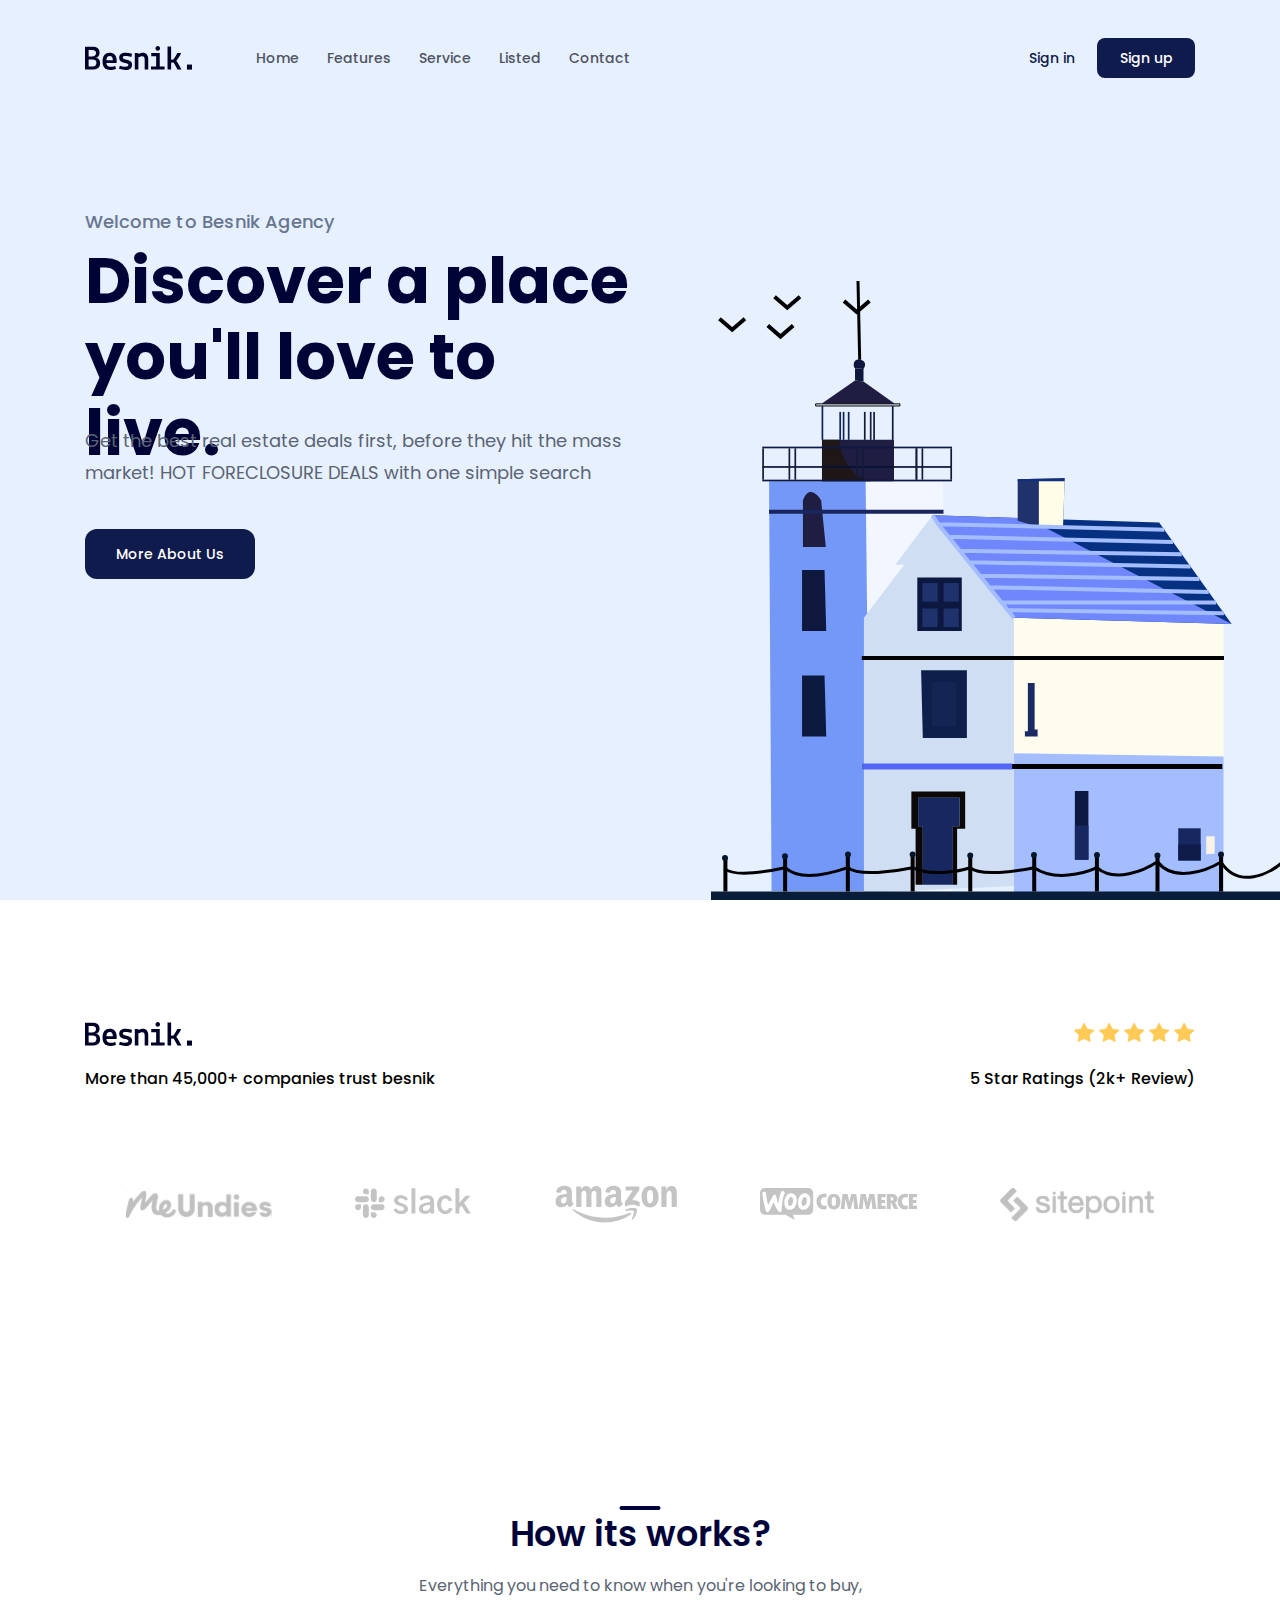
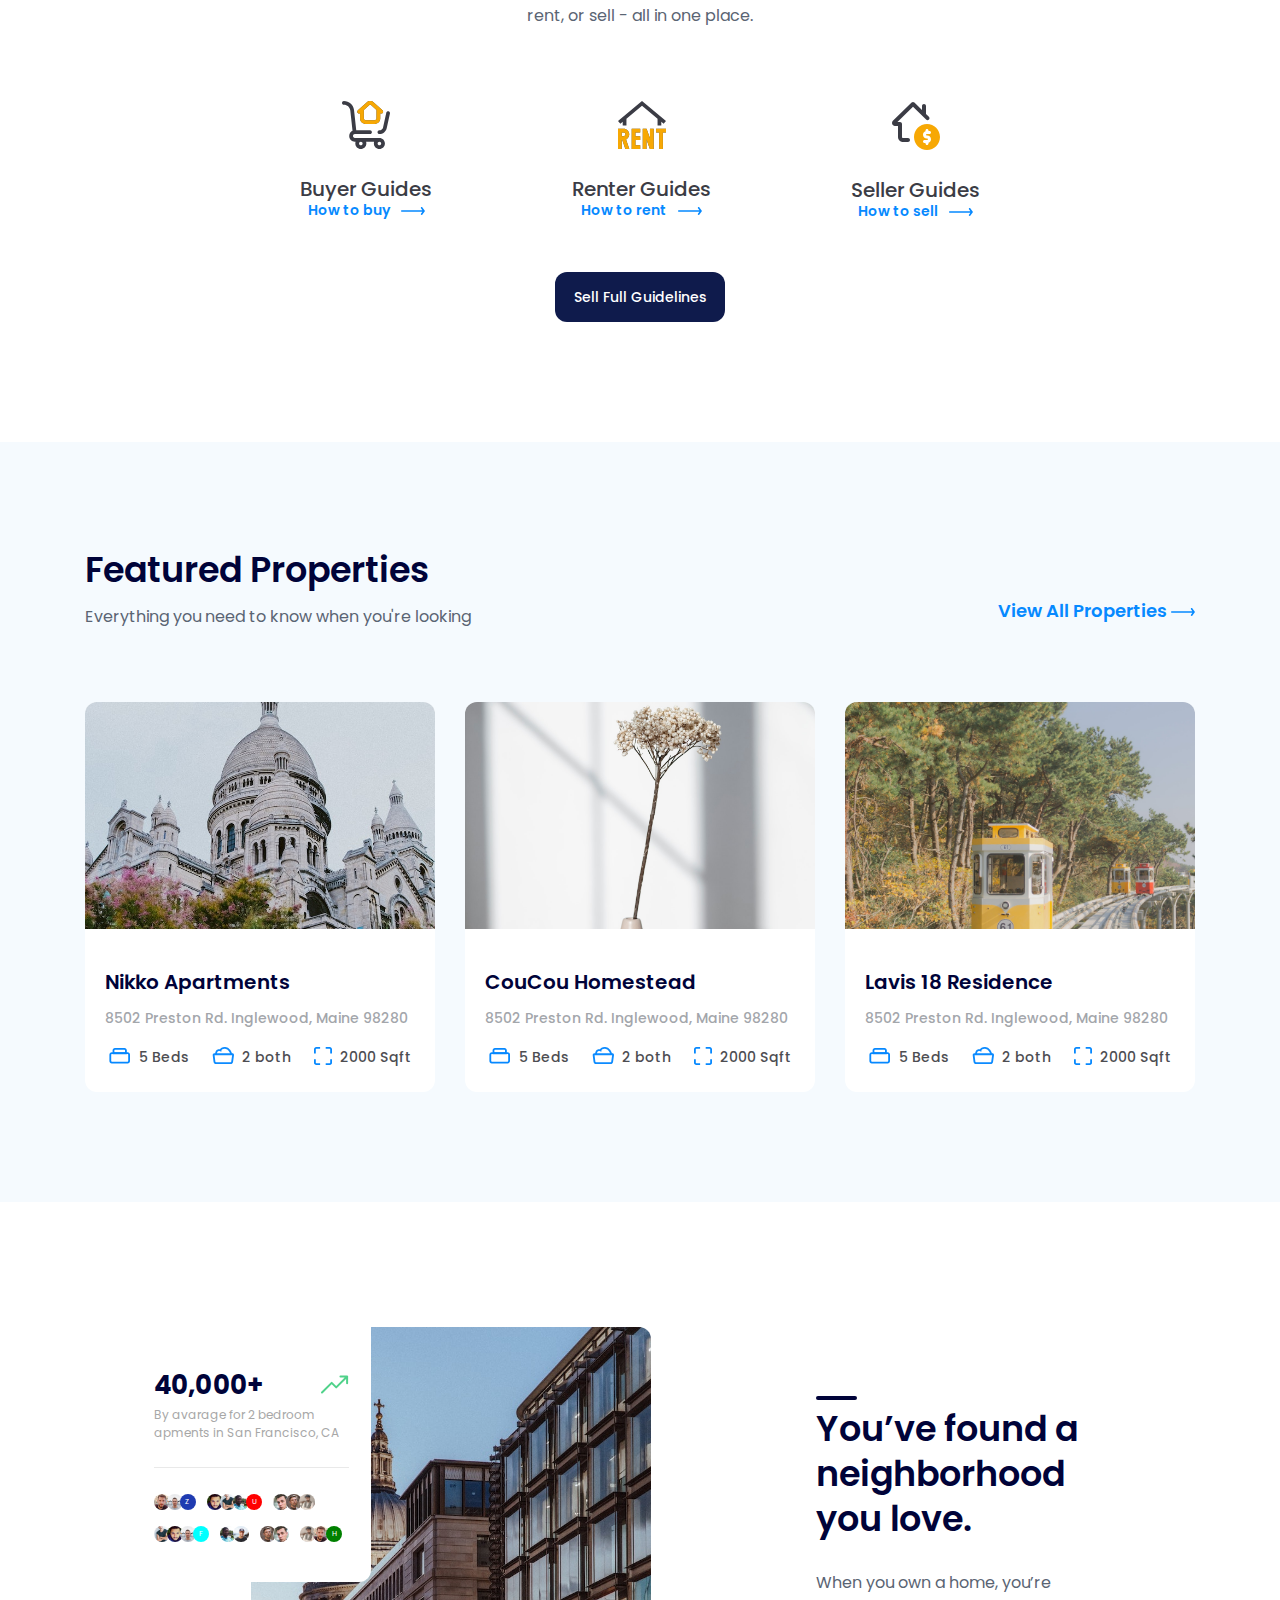
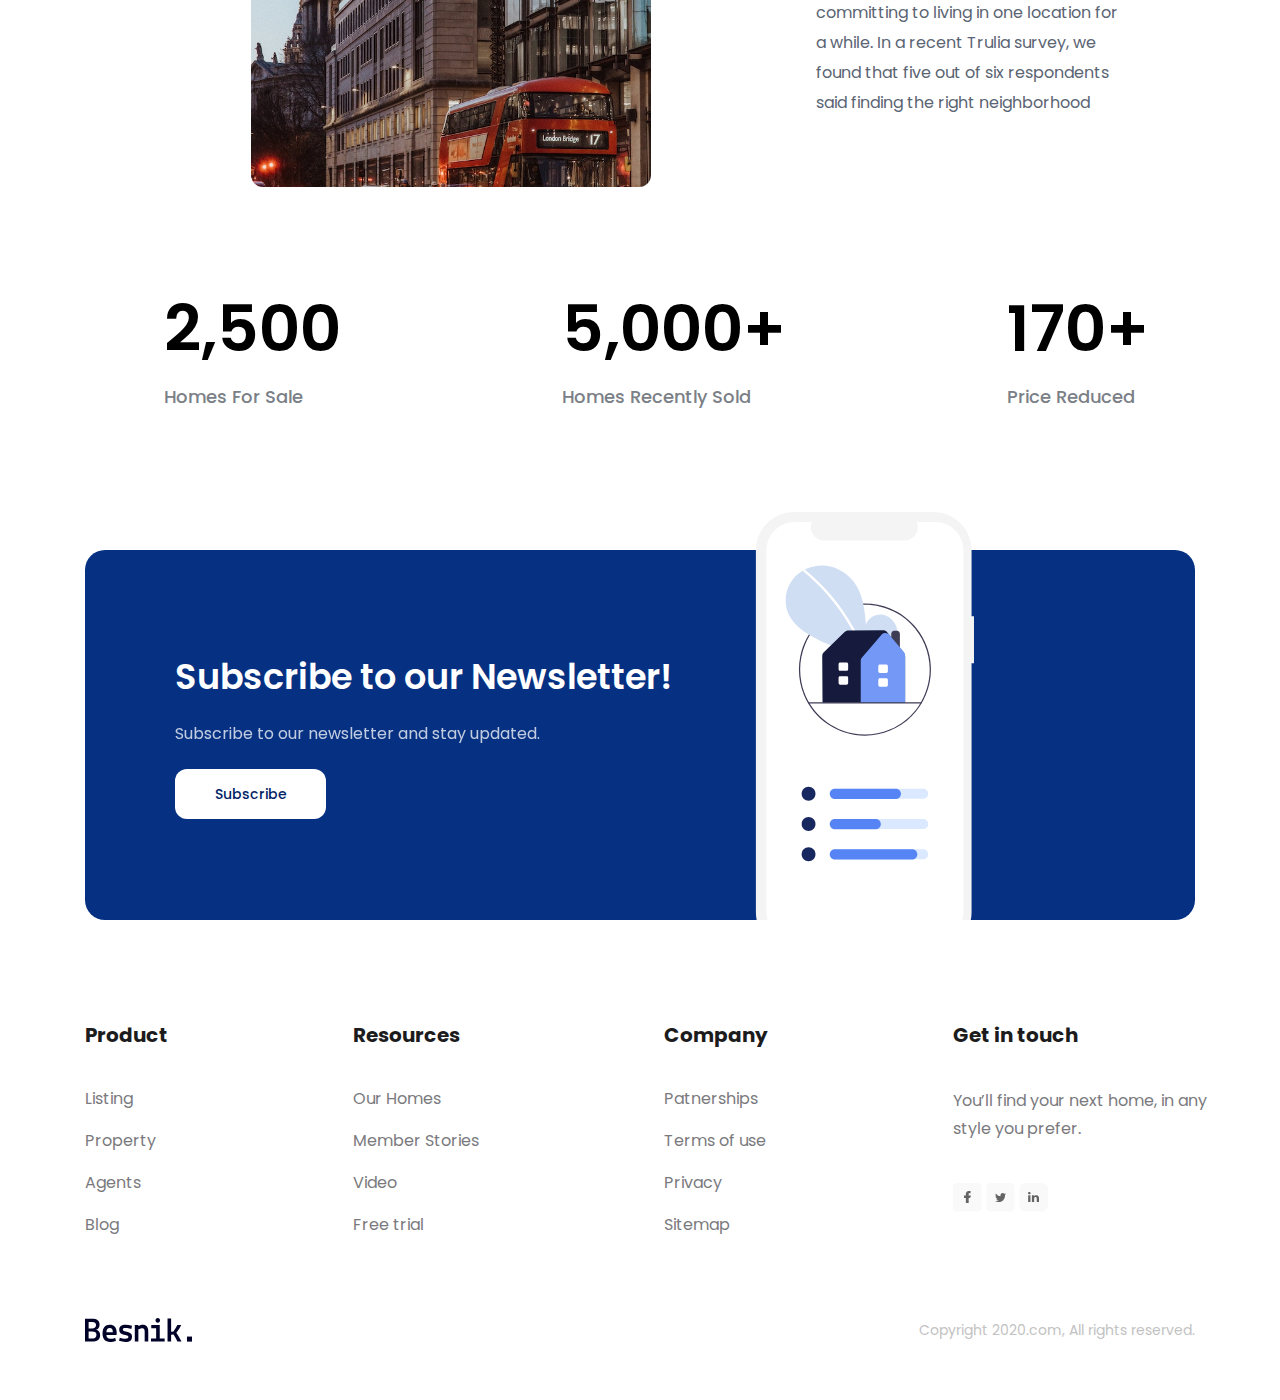
==== index.html @ a4965088 "Fix bug phần Client" ====
<!DOCTYPE html>
<html lang="en">
    <head>
        <meta charset="UTF-8" />
        <meta http-equiv="X-UA-Compatible" content="IE=edge" />
        <meta name="viewport" content="width=device-width, initial-scale=1.0" />
        <title>F8 Project 1</title>
        <link rel="stylesheet" href="./assets/css/reset.css" />
        <link rel="stylesheet" href="./assets/css/styles.css" />
        <link rel="preconnect" href="https://fonts.googleapis.com" />
        <link rel="preconnect" href="https://fonts.gstatic.com" crossorigin />
        <link
            href="https://fonts.googleapis.com/css2?family=Poppins:ital,wght@0,100;0,200;0,300;0,400;0,500;0,600;0,700;0,800;0,900;1,100;1,200;1,300;1,400;1,500;1,600;1,700;1,800;1,900&display=swap"
            rel="stylesheet"
        />
        <!-- <link rel="stylesheet" href="./assets/font/stylesheet.css/" /> -->
    </head>
    <body>
        <main>
            <!-- Header -->
            <header class="header">
                <div class="content">
                    <!-- Tạo phần Navbar -->
                    <nav class="navbar">
                        <!-- Logo -->
                        <img src="./assets/img/Logo.svg" alt="Besnik" />
                        <!-- Navigation -->
                        <ul>
                            <li><a href="#!">Home</a></li>
                            <li><a href="#!">Features</a></li>
                            <li><a href="#!">Service</a></li>
                            <li><a href="#!">Listed</a></li>
                            <li><a href="#!">Contact</a></li>
                        </ul>
                        <!-- Sign in Sign up -->
                        <div class="actions">
                            <a href="#!" class="actions-link">Sign in</a>
                            <a href="#!" class="btn actions-btn">Sign up</a>
                        </div>
                    </nav>
                    <!-- Tạo phần Hero Info -->
                    <div class="hero">
                        <div class="info">
                            <p class="sub-title">Welcome to Besnik Agency</p>
                            <h1 class="title">
                                Discover a place you'll love to live.
                            </h1>
                            <p class="desc">
                                Get the best real estate deals first, before
                                they hit the mass market! HOT FORECLOSURE DEALS
                                with one simple search
                            </p>
                            <!-- Call To Action (NÚT BẤM KÊU GỌI HÀNH ĐỘNG) -->
                            <a href="#!" class="btn hero-cta">More About Us</a>
                        </div>
                        <img
                            src="./assets/img/house illustration.svg"
                            alt="Discover a place you'll love to live"
                            class="hero-img"
                        />
                    </div>
                </div>
            </header>
            <!-- Clients -->
            <div class="clients">
                <div class="content">
                    <div class="row">
                        <!-- Logo -->
                        <img src="./assets/img/Logo.svg" alt="Bensik" />
                        <div class="stars">
                            <img src="./assets/img/Vector.svg" alt="Star" />
                            <img src="./assets/img/Vector.svg" alt="Star" />
                            <img src="./assets/img/Vector.svg" alt="Star" />
                            <img src="./assets/img/Vector.svg" alt="Star" />
                            <img src="./assets/img/Vector.svg" alt="Star" />
                        </div>
                    </div>
                    <div class="row row-desc">
                        <p>More than 45,000+ companies trust besnik</p>
                        <p>5 Star Ratings (2k+ Review)</p>
                    </div>
                    <div class="row images">
                        <a href="">
                            <img src="./assets/img/logoimg.svg" alt="" />
                        </a>
                        <a href="">
                            <img src="./assets/img/logo (1).svg" alt="" />
                        </a>
                        <a href="">
                            <img src="./assets/img/logo-img-1.svg" alt="" />
                        </a>
                        <a href="">
                            <img src="./assets/img/logo (3).svg" alt="" />
                        </a>
                        <a href="">
                            <img src="./assets/img/logo (4).svg" alt="" />
                        </a>
                    </div>
                </div>
            </div>
            <!-- Guides -->
            <div class="guides">
                <div class="content">
                    <h2 class="sub-title">How its works?</h2>
                    <p class="desc">
                        Everything you need to know when you're looking to buy,
                        rent, or sell - all in one place.
                    </p>
                    <!-- List-Guide -->
                    <ul class="list-guide">
                        <li class="guide-item">
                            <img src="./assets/img/icon.svg" alt="" />
                            <h3 class="title">Buyer Guides</h3>
                            <a href="" class="link"
                                ><span>How to buy</span>
                                <img
                                    src="./assets/img/arrow-right.svg"
                                    class="arrow"
                                    alt=""
                            /></a>
                        </li>

                        <li class="guide-item">
                            <img src="./assets/img/icon (1).svg" alt="" />
                            <h3 class="title">Renter Guides</h3>
                            <a href="" class="link"
                                ><span>How to rent</span>
                                <img
                                    src="./assets/img/arrow-right.svg"
                                    class="arrow"
                                    alt=""
                            /></a>
                        </li>

                        <li class="guide-item">
                            <img src="./assets/img/icon (2).svg" alt="" />
                            <h3 class="title">Seller Guides</h3>
                            <a href="" class="link"
                                ><span>How to sell</span>
                                <img
                                    src="./assets/img/arrow-right.svg"
                                    class="arrow"
                                    alt=""
                            /></a>
                        </li>
                    </ul>
                    <div class="guide-cta">
                        <a href="#!" class="btn">Sell Full Guidelines</a>
                    </div>
                </div>
            </div>
            <!-- Featured -->
            <div class="featured">
                <div class="content">
                    <!-- Header Featured -->
                    <header>
                        <h2 class="sub-title">Featured Properties</h2>
                        <div class="row">
                            <p class="desc">
                                Everything you need to know when you're looking
                            </p>
                            <a href="" class="link"
                                ><span>View All Properties</span>
                                <img
                                    src="./assets/img/arrow-right.svg"
                                    alt=""
                                    class="arrow-right"
                            /></a>
                        </div>
                    </header>
                    <!-- List Featured -->
                    <div class="list">
                        <!-- Featured Item 1 -->
                        <div class="item">
                            <a href="#!"
                                ><img
                                    src="./assets/img/anh-1.jpg"
                                    alt="Nikko Apartments"
                                    class="thumb"
                                />
                            </a>
                            <div class="body">
                                <h3 class="title">
                                    <a
                                        href="#!"
                                        class="line-clamp"
                                        style="--line-clamp: 3"
                                        >Nikko Apartments
                                    </a>
                                </h3>
                                <p class="desc" class="line-clamp">
                                    8502 Preston Rd. Inglewood, Maine 98280
                                </p>
                                <div class="info">
                                    <img
                                        src="./assets/img/icon-1.svg"
                                        alt=""
                                        class="icon"
                                    />
                                    <span class="label">5 Beds</span>

                                    <img
                                        src="./assets/img/icon-2.svg"
                                        alt=""
                                        class="icon"
                                    />
                                    <span class="label">2 both</span>

                                    <img
                                        src="./assets/img/icon-3.svg"
                                        alt=""
                                        class="icon"
                                    />
                                    <span class="label">2000 Sqft</span>
                                </div>
                            </div>
                        </div>
                        <!-- Featured Item 2 -->
                        <div class="item">
                            <a href="#!"
                                ><img
                                    src="./assets/img/anh-2.jpg"
                                    alt="Nikko Apartments"
                                    class="thumb"
                                />
                            </a>
                            <div class="body">
                                <h3 class="title">
                                    <a href="#!" class="line-clamp"
                                        >CouCou Homestead</a
                                    >
                                </h3>
                                <p class="desc" class="line-clamp">
                                    8502 Preston Rd. Inglewood, Maine 98280
                                </p>
                                <div class="info">
                                    <img
                                        src="./assets/img/icon-1.svg"
                                        alt=""
                                        class="icon"
                                    />
                                    <span class="label">5 Beds</span>

                                    <img
                                        src="./assets/img/icon-2.svg"
                                        alt=""
                                        class="icon"
                                    />
                                    <span class="label">2 both</span>

                                    <img
                                        src="./assets/img/icon-3.svg"
                                        alt=""
                                        class="icon"
                                    />
                                    <span class="label">2000 Sqft</span>
                                </div>
                            </div>
                        </div>
                        <!-- Featured Item 3 -->
                        <div class="item">
                            <a href="#!"
                                ><img
                                    src="./assets/img/anh-3.jpg"
                                    alt="Nikko Apartments"
                                    class="thumb"
                                />
                            </a>
                            <div class="body">
                                <h3 class="title">
                                    <a href="#!" class="line-clamp"
                                        >Lavis 18 Residence</a
                                    >
                                </h3>
                                <p class="desc" class="line-clamp">
                                    8502 Preston Rd. Inglewood, Maine 98280
                                </p>
                                <div class="info">
                                    <img
                                        src="./assets/img/icon-1.svg"
                                        alt=""
                                        class="icon"
                                    />
                                    <span class="label">5 Beds</span>

                                    <img
                                        src="./assets/img/icon-2.svg"
                                        alt=""
                                        class="icon"
                                    />
                                    <span class="label">2 both</span>

                                    <img
                                        src="./assets/img/icon-3.svg"
                                        alt=""
                                        class="icon"
                                    />
                                    <span class="label">2000 Sqft</span>
                                </div>
                            </div>
                        </div>
                    </div>
                </div>
            </div>
            <!-- Stats -->
            <div class="stats">
                <div class="content">
                    <!-- Row 1 -->
                    <div class="row">
                        <!-- Img nhỏ và lớn -->
                        <div class="img-block">
                            <img
                                class="img-stats-row"
                                src="./assets/img/stats-img.jpg"
                                alt=""
                            />
                            <!-- Stats-Trend ( Ảnh góc nhỏ của ảnh lớn) -->
                            <div class="stats-trend">
                                <!-- Hàng 1 -->
                                <div class="row">
                                    <strong class="value">40,000+</strong>
                                    <img
                                        src="./assets/img/arrow-trend-up.svg"
                                        alt=""
                                        class="icon"
                                    />
                                </div>
                                <p class="desc">
                                    By avarage for 2 bedroom apments in San
                                    Francisco, CA
                                </p>
                                <div class="separate"></div>
                                <!-- Avartar Icon -->
                                <div class="avatar-block">
                                    <div class="avatar-group">
                                        <img
                                            src="./assets/img/avatar-1.jpg"
                                            alt=""
                                            class="avatar"
                                        />
                                        <img
                                            src="./assets/img/avatar-2.jpg"
                                            alt=""
                                            class="avatar"
                                        />
                                        <div class="avatar avatar-text">
                                            <span>Z</span>
                                        </div>
                                    </div>
                                    <div class="avatar-group">
                                        <img
                                            src="./assets/img/avatar-3.jpg"
                                            alt=""
                                            class="avatar"
                                        />
                                        <img
                                            src="./assets/img/avatar-4.jpg"
                                            alt=""
                                            class="avatar"
                                        />
                                        <img
                                            src="./assets/img/avatar-6.jpg"
                                            alt=""
                                            class="avatar"
                                        />
                                        <div
                                            class="avatar avatar-text"
                                            style="background-color: red"
                                        >
                                            <span>U</span>
                                        </div>
                                    </div>
                                    <div class="avatar-group">
                                        <img
                                            src="./assets/img/avatar-7.jpg"
                                            alt=""
                                            class="avatar"
                                        />
                                        <img
                                            src="./assets/img/avatar-8.jpg"
                                            alt=""
                                            class="avatar"
                                        />
                                        <img
                                            src="./assets/img/avatar-9.jpg"
                                            alt=""
                                            class="avatar"
                                        />
                                    </div>
                                    <div class="avatar-group">
                                        <img
                                            src="./assets/img/avatar-4.jpg"
                                            alt=""
                                            class="avatar"
                                        />
                                        <img
                                            src="./assets/img/avatar-3.jpg"
                                            alt=""
                                            class="avatar"
                                        />
                                        <img
                                            src="./assets/img/avatar-2.jpg"
                                            alt=""
                                            class="avatar"
                                        />
                                        <div
                                            class="avatar avatar-text"
                                            style="background-color: aqua"
                                        >
                                            <span>F</span>
                                        </div>
                                    </div>
                                    <div class="avatar-group">
                                        <img
                                            src="./assets/img/avatar-6.jpg"
                                            alt=""
                                            class="avatar"
                                        />
                                        <img
                                            src="./assets/img/avatar-5.jpg"
                                            alt=""
                                            class="avatar"
                                        />
                                    </div>
                                    <div class="avatar-group">
                                        <img
                                            src="./assets/img/avatar-8.jpg"
                                            alt=""
                                            class="avatar"
                                        />
                                        <img
                                            src="./assets/img/avatar-7.jpg"
                                            alt=""
                                            class="avatar"
                                        />
                                    </div>
                                    <div class="avatar-group">
                                        <img
                                            src="./assets/img/avatar-9.jpg"
                                            alt=""
                                            class="avatar"
                                        />
                                        <img
                                            src="./assets/img/avatar-1.jpg"
                                            alt=""
                                            class="avatar"
                                        />
                                        <div
                                            class="avatar avatar-text"
                                            style="background-color: green"
                                        >
                                            <span>H</span>
                                        </div>
                                    </div>
                                </div>
                            </div>
                        </div>
                        <!-- Info left -->
                        <div class="info">
                            <h2 class="sub-title">
                                You’ve found a neighborhood you love.
                            </h2>
                            <p class="desc">
                                When you own a home, you’re committing to living
                                in one location for a while. In a recent Trulia
                                survey, we found that five out of six
                                respondents said finding the right neighborhood
                            </p>
                        </div>
                    </div>
                    <!-- Row 2 -->
                    <div class="row row-qty">
                        <div class="qty-item">
                            <strong class="qty">2,500</strong>
                            <p class="qty-desc">Homes For Sale</p>
                        </div>

                        <div class="qty-item">
                            <strong class="qty">5,000+</strong>
                            <p class="qty-desc">Homes Recently Sold</p>
                        </div>
                        <div class="qty-item">
                            <strong class="qty">170+</strong>
                            <p class="qty-desc">Price Reduced</p>
                        </div>
                    </div>
                </div>
            </div>
            <!-- Subscription -->
            <div class="subscription">
                <div class="content">
                    <div class="body">
                        <div class="info">
                            <h2 class="sub-title line-clamp">
                                Subscribe to our Newsletter!
                            </h2>
                            <p class="desc line-clamp">
                                Subscribe to our newsletter and stay updated.
                            </p>
                            <a href="" class="btn">Subscribe</a>
                        </div>
                        <img
                            src="./assets/img/newletter.svg"
                            alt=""
                            class="image"
                        />
                    </div>
                </div>
            </div>
            <!-- Footer -->
            <div class="footer">
                <div class="content">
                    <div class="row">
                        <!-- Product column -->
                        <div class="column">
                            <h2 class="sub-title">Product</h2>
                            <ul class="list">
                                <li class="item"><a href="">Listing</a></li>
                                <li class="item"><a href="">Property</a></li>
                                <li class="item"><a href="">Agents</a></li>
                                <li class="item"><a href="">Blog</a></li>
                            </ul>
                        </div>
                        <!-- Resources column -->
                        <div class="column">
                            <h2 class="sub-title">Resources</h2>
                            <ul class="list">
                                <li class="item"><a href="">Our Homes</a></li>
                                <li class="item">
                                    <a href="">Member Stories</a>
                                </li>
                                <li class="item"><a href="">Video</a></li>
                                <li class="item"><a href="">Free trial</a></li>
                            </ul>
                        </div>
                        <!-- Company column -->
                        <div class="column">
                            <h2 class="sub-title">Company</h2>
                            <ul class="list">
                                <li class="item"><a href="">Patnerships</a></li>
                                <li class="item">
                                    <a href="">Terms of use</a>
                                </li>
                                <li class="item"><a href="">Privacy</a></li>
                                <li class="item"><a href="">Sitemap</a></li>
                            </ul>
                        </div>
                        <!-- Get in touch column -->
                        <div class="column">
                            <h2 class="sub-title">Get in touch</h2>
                            <p class="desc">
                                You’ll find your next home, in any style you
                                prefer.
                            </p>
                            <div class="social">
                                <a href="#!" class="social-link">
                                    <img
                                        src="./assets/img/facebook-icon.svg"
                                        alt=""
                                    />
                                </a>
                                <a href="#!" class="social-link">
                                    <img
                                        src="./assets/img/twitter-icon.svg"
                                        alt=""
                                    />
                                </a>
                                <a href="#!" class="social-link">
                                    <img
                                        src="./assets/img/lindedin-icon.svg"
                                        alt=""
                                    />
                                </a>
                            </div>
                        </div>
                    </div>
                    <div class="row-2">
                        <img src="./assets/img/Logo.svg" alt="" class="logo" />
                        <p class="copyright">
                            Copyright 2020.com, All rights reserved.
                        </p>
                    </div>
                </div>
            </div>
        </main>
    </body>
</html>
---- assets/css/styles.css ----
* {
    box-sizing: border-box;
}
html {
    font-size: 62.5%;
}
body {
    font-size: 1.6rem;
    font-family: "Poppins", sans-serif;
}
/* =================================================CÁC BIẾN======================================================================= */
:root {
    --primary-color: #0f1b4c;
}

.line-clamp {
    display: -webkit-box;
    /* Thuộc tính đặt số dòng tối đa đc hiển thị trong display: box */
    -webkit-line-clamp: var(--line-clamp, 2);
    -webkit-box-orient: vertical; /* Bắt buộc */
    overflow: hidden; /* Thuộc tính xử lý những nội dung thừa ngoài box */
    word-break: break-all; /*Thuộc tính word-break: break-all là thuộc tính bắt buộc xuống dòng*/
}
/* ======================================COMMON====PHẦN DÙNG CHUNG================================================================ */
a {
    text-decoration: none;
}

.content {
    width: 1110px;
    max-width: calc(100% - 48px);
    margin-left: auto;
    margin-right: auto;
}
.btn {
    display: inline-block;
    min-width: 98px;
    padding: 18px 16px;
    text-align: center;
    background-color: var(--primary-color);
    border-radius: 12px;
    color: white;
    font-weight: 500;
    font-size: 1.4rem;
}

/* ==============================================================HEADER============================================================= */
.header {
    position: relative;
    height: 100vh;
    background-color: #e6f0ff;
}
/* ================NAVBAR================ */
.navbar {
    display: flex;
    align-items: center;
    padding-top: 38px;
}
.navbar ul {
    display: flex;
    margin-left: 50px;
}
.navbar ul a {
    color: #4f5361;
    font-weight: 500;
    font-size: 1.4rem;
    padding: 8px 14px;
}

.actions {
    margin-left: auto;
}
.navbar .actions-btn {
    padding: 13px 16px;
    margin-left: 18px;
    border-radius: 8px;
}
.navbar .actions .actions-link {
    color: var(--primary-color);
    font-weight: 500;
    font-size: 14px;
}
.navbar a:hover {
    text-decoration: underline;
}
/* ==========HERO INFO============= */
.hero {
    margin-top: 130px;
    width: 50.3%; /* 559px */
}
.hero .info .sub-title {
    font-weight: 500;
    font-size: 1.8rem;
    line-height: 1.5; /*1.5 tương đương 150% */
    letter-spacing: 0.01em;
    color: #687690;
}
.hero .info .title {
    margin-top: 8px;
    font-weight: 700;
    font-size: 6.4rem;
    line-height: 1.19; /* or 119% */
    color: #000336;
    height: 152px;
}

.hero .info .desc {
    margin-top: 30px;
    font-weight: 400;
    font-size: 1.8rem;
    line-height: 1.78;
    color: #5a6473;
}
.hero .info .btn.hero-cta {
    margin-top: 40px;
    min-width: 170px;
}
.hero-img {
    position: absolute;
    bottom: 0;
    right: calc((100vw - 1110px) / 2 - 100px);
}

/* =========================================================CLIENTS=============================================================== */
.clients {
    margin-top: 79px;
    padding: 43px 0 41px;
}
.clients .row {
    display: flex;
    justify-content: space-between;
    align-items: center;
}
.clients .row-desc {
    margin-top: 23px;
}
.clients .row-desc p {
    font-weight: 500;
    font-size: 16px;
    line-height: 20px;
}
.clients .images {
    margin-top: 70px;
}

.clients .images a {
    display: flex;
    align-items: center;
    height: 90px;
    padding: 0 41px;
}
.clients .images a:hover {
    box-shadow: 0px 10px 20px rgba(0, 0, 0, 0.1);
    border-radius: 12px;
}
/* =======================================================GUIDES================================================================ */
.guides {
    margin-top: 40px;
    padding: 93px 0 79px;
}
.guides .sub-title {
    margin-top: 93px;
    position: relative;
    font-weight: 600;
    font-size: 3.5rem;
    line-height: 35px; /* or 100% */
    text-align: center;
    color: #000339;
}
.guides .sub-title::before {
    position: absolute;
    top: -10px;
    left: 50%; /* left: calc(50% - 20.5px); */
    transform: translateX(-50%);
    content: ""; /* Thuộc tính ::before bắt buộc có phần content: còn nội dung ko nhập cũng đc */
    display: inline-block;
    width: 41px;
    height: 4px;
    background: #000339;
    border-radius: 12px;
}
.guides .desc {
    margin: 20px auto 0;
    width: 459px;
    font-weight: 400;
    font-size: 1.6rem;
    line-height: 30px; /* or 188% line-height/font-size ra ket qua */
    text-align: center;
    color: #5a6473;
}
/* =================LIST GUIDE================= */
.list-guide {
    margin-top: 70px;
    display: flex;
    justify-content: center;
}
.guide-item {
    text-align: center;
    margin: 0 70px;
}
.list-guide .title {
    margin-top: 26px;
    font-weight: 500;
    font-size: 20px;
    line-height: 22px; /* identical to box height, or 110% */
    text-align: center;
    color: #3b3c45;
}
.list-guide .link {
    font-weight: 600;
    font-size: 14px;
    line-height: 21px; /* identical to box height */
    margin-top: 10px;
    text-align: center;
    color: #0689ff;
}
.list-guide .arrow {
    margin-left: 8px;
}
.guide-cta {
    display: flex;
    justify-content: center;
    margin-top: 50px;
}
.guide-cta .btn {
    min-width: 170px;
}
/* =========================================================FEATURED========================================================== */
.featured .sub-title {
    font-weight: 600;
    font-size: 3.5rem;
    line-height: 35px; /* identical to box height, or 100% */
    color: #000339;
}
.featured .row {
    margin-top: 15px;
    display: flex;
    justify-content: space-between;
}
.featured .desc {
    font-weight: 400;
    font-size: 1.6rem;
    line-height: 30px;
    color: #5a6473;
}
.featured .link {
    font-weight: 600;
    font-size: 18px;
    color: #0689ff;
}
.featured .row .arrow-right {
    position: relative;
    top: -1px;
}
.featured {
    background-color: #f5fafe;
    margin-top: 41px;
    padding: 110px 0 110px;
}
/* ==========================Featured Items======================== */
.featured .list {
    display: flex;
    gap: 0 30px; /* Dùng gap thay margin-left or margin-right để tránh ko bị khoảng cách ở ngoài rìa */
    margin-top: 70px;
}
.featured .list .item {
    border-radius: 12px;
    background-color: #ffffff;
    flex: 1;
}
.featured .list .thumb {
    width: 100%;
    height: 227px;
    object-fit: cover;
    border-radius: 12px 12px 0 0;
}
.featured .item .body {
    padding: 17px 20px 24px;
}
.featured .list .title a {
    margin-top: 18px;
    font-weight: 600;
    font-size: 2rem;
    line-height: 1.5; /* identical to box height, or 100% */
    color: #000339;
}
.featured .list .desc {
    margin-top: 11px;
    font-weight: 500;
    font-size: 1.4rem;
    line-height: 1.5; /* identical to box height */
    color: #a3a6ab;
}
.featured .list .label {
    margin-left: 8px;
    font-weight: 500;
    font-size: 1.4rem;
    line-height: 1.4rem; /* identical to box height, or 100% */
    letter-spacing: 0.01em;
    color: #4d4d52;
}
.featured .info {
    display: flex;
    justify-content: center;
    margin-top: 21px;
}
.featured .item .icon {
    position: relative;
    margin-left: 23px;
    top: -3px;
}
.featured .item .icon:first-child {
    margin-left: 0;
}
/* ============================================================STATS========================================================= */
.stats {
    margin-top: 75px;
    padding: 50px 0;
}
.stats .content {
    width: 1017px;
}
.stats .row {
    display: flex;
}
.stats .info {
    width: 48.9%;
    padding: 79px 0 0 165px;
    /* margin-left: auto; */
}
.stats .row .img-block {
    width: 51.1%;
}

.stats .img-block .img-stats-row {
    display: block;
    object-fit: cover;
    margin-left: auto;
    border-radius: 12px;
    width: 400px;
    height: 460px;
}
.stats .info .sub-title {
    position: relative;
    width: 269px;
    height: 142px;
    font-weight: 600;
    font-size: 35px;
    line-height: 1.29; /* or 129% */
    color: #000339;
}
.stats .info .sub-title::before {
    position: absolute;
    top: -10px;
    content: "";
    display: block;
    width: 41px;
    height: 4px;
    border-radius: 12px;
    background: #000339;
}
.stats .info .desc {
    margin-top: 20px;
    width: 309px;
    height: 150px;
    font-weight: 400;
    font-size: 16px;
    line-height: 30px; /* or 188% */
    color: #5a6473;
}
.stats .row .img-block {
    position: relative;
}
/*====== Stats Trend (img nhỏ) =======*/
.stats .row .stats-trend {
    position: absolute;
    background-color: #ffffff;
    width: 239px;
    padding: 45px 22px 40px;
    border-radius: 0 0 12px 12px;
    top: 0;
    left: 0;
}
.stats .row .stats-trend .value {
    font-weight: 700;
    font-size: 26px;
    line-height: 26px; /* identical to box height, or 100% */
    letter-spacing: 0.01em;
    color: #000339;
}
.stats .row .stats-trend .desc {
    margin-top: 8px;
    font-weight: 400;
    font-size: 12px;
    line-height: 18px;
    /* or 150% */

    color: #a7a7a7;
}
.stats .row .stats-trend .icon {
    margin-left: auto;
}
.stats .row .separate {
    height: 1px;
    margin-top: 25px;
    background-color: #e9e9e9;
}
/*====== Stats Avartar-block ====== */
.stats .row .stats-trend .avatar-block {
    display: flex;
    gap: 16px 14px;
    margin-top: 26px;
    flex-wrap: wrap;
}
.stats .avatar-group {
    display: flex;
}
.stats .row .stats-trend .avatar {
    object-fit: cover;
    width: 16px;
    height: 16px;
    border-radius: 50%;
    margin-right: -3px;
}
.stats
    .row
    .stats-trend
    .avatar-block
    .avatar-group:first-child
    .avatar:first-child {
    margin-left: 0px;
}
.stats .avatar-text {
    display: flex;
    align-items: center; /* Cách 2 căn giữa chữ  line-height: 16px; /* identical to box height */ /* text-align: center; */
    justify-content: center;
    background-color: #1f3bb1;
    color: #ffffff;
    font-size: 7.26076px;
}
/* ==== Stats QTY =====*/
.stats .row-qty {
    margin-top: 110px;
    padding: 0 0 0 32px;
    justify-content: space-between;
}
.stats .row-qty .qty {
    font-weight: 600;
    font-size: 6.4rem;
    line-height: 64px; /* identical to box height, or 100% */
    color: #000000;
}
.stats .row-qty .qty-desc {
    margin-top: 22px;
    font-weight: 500;
    font-size: 1.8rem;
    line-height: 27px; /* identical to box height */
    color: #7b8087;
}
/* ======================================================Subscription=========================================================== */
.subscription {
    margin-top: 51px;
    padding-top: 39px;
}
.subscription .body {
    display: flex;
    position: relative;
    height: 370px;
    border-radius: 20px;
    align-items: center;
    background-color: #063183;
}
.subscription .body .info {
    width: 671px;
    padding: 0 80px 0 90px;
}
.subscription .body .sub-title {
    font-weight: 600;
    font-size: 3.5rem;
    line-height: 1.5; /* identical to box height, or 100% */
    color: #ffffff;
}
.subscription .body .desc {
    margin-top: 15px;
    font-weight: 400;
    font-size: 1.6rem;
    line-height: 1.88; /* identical to box height, or 188% */
    color: #ffffff;
    opacity: 0.75;
}
.subscription .body .btn {
    margin-top: 20px;
    min-width: 151px;
    background: #ffffff;
    color: #002366;
}
.subscription .body .image {
    position: absolute;
    bottom: 0;
    right: 221px;
}
/* ==============================================================Footer========================================================= */
.footer {
    margin-top: 55px;
    padding: 50px 0 58px;
}
.footer .row {
    display: flex;
    gap: 185px;
}
.footer .sub-title {
    font-weight: 700;
    font-size: 20px;
    /* identical to box height */
    color: #1c1c1d;
}
.footer .list,
.footer .desc {
    margin-top: 42px;
}
.footer .item {
    margin-top: 18px;
}
.footer .item a {
    font-weight: 400;
    font-size: 16px;
    line-height: 24px;
    color: #7a7a7e;
    white-space: nowrap;
}
.footer .desc {
    font-weight: 400;
    font-size: 16px;
    line-height: 28px;
    /* or 175% */
    color: #7a7a7e;
}

.footer .row-2 {
    margin-top: 81px;
    display: flex;
    justify-content: space-between;
    align-items: center;
}
.footer .desc {
    line-height: 28px;
    width: 257px;
}
.footer .social {
    margin-top: 40px;
}
.footer .row-2 .copyright {
    font-weight: 400;
    font-size: 14px;
    line-height: 21px; /* identical to box height */
    color: #c2c2c2;
}
.footer .row .social-link:hover img {
    border: 1px solid blue;
}
---- assets/font/stylesheet.css ----
/* ==============Poppins Font================ */
@font-face {
    font-family: "Poppins";
    src: url("./poppins/Poppins-Black.woff2") format("woff2"),
        url("./poppins/Poppins-Black.woff") format("woff");
    font-weight: 900;
    font-style: normal;
    font-display: swap;
}

@font-face {
    font-family: "Poppins";
    src: url("./poppins/Poppins-Bold.woff2") format("woff2"),
        url("./poppins/Poppins-Bold.woff") format("woff");
    font-weight: bold;
    font-style: normal;
    font-display: swap;
}

@font-face {
    font-family: "Poppins";
    src: url("./poppins/Poppins-BlackItalic.woff2") format("woff2"),
        url("./poppins/Poppins-BlackItalic.woff") format("woff");
    font-weight: 900;
    font-style: italic;
    font-display: swap;
}

@font-face {
    font-family: "Poppins";
    src: url("./poppins/Poppins-ExtraBoldItalic.woff2") format("woff2"),
        url("./poppins/Poppins-ExtraBoldItalic.woff") format("woff");
    font-weight: bold;
    font-style: italic;
    font-display: swap;
}

@font-face {
    font-family: "Poppins";
    src: url("./poppins/Poppins-BoldItalic.woff2") format("woff2"),
        url("./poppins/Poppins-BoldItalic.woff") format("woff");
    font-weight: bold;
    font-style: italic;
    font-display: swap;
}

@font-face {
    font-family: "Poppins";
    src: url("./poppins/Poppins-ExtraBold.woff2") format("woff2"),
        url("./poppins/Poppins-ExtraBold.woff") format("woff");
    font-weight: bold;
    font-style: normal;
    font-display: swap;
}

@font-face {
    font-family: "Poppins";
    src: url("./poppins/Poppins-ExtraLight.woff2") format("woff2"),
        url("./poppins/Poppins-ExtraLight.woff") format("woff");
    font-weight: 200;
    font-style: normal;
    font-display: swap;
}

@font-face {
    font-family: "Poppins";
    src: url("./poppins/Poppins-LightItalic.woff2") format("woff2"),
        url("./poppins/Poppins-LightItalic.woff") format("woff");
    font-weight: 300;
    font-style: italic;
    font-display: swap;
}

@font-face {
    font-family: "Poppins";
    src: url("./poppins/Poppins-Italic.woff2") format("woff2"),
        url("./poppins/Poppins-Italic.woff") format("woff");
    font-weight: normal;
    font-style: italic;
    font-display: swap;
}

@font-face {
    font-family: "Poppins";
    src: url("./poppins/Poppins-ExtraLightItalic.woff2") format("woff2"),
        url("./poppins/Poppins-ExtraLightItalic.woff") format("woff");
    font-weight: 200;
    font-style: italic;
    font-display: swap;
}

@font-face {
    font-family: "Poppins";
    src: url("./poppins/Poppins-Light.woff2") format("woff2"),
        url("./poppins/Poppins-Light.woff") format("woff");
    font-weight: 300;
    font-style: normal;
    font-display: swap;
}

@font-face {
    font-family: "Poppins";
    src: url("./poppins/Poppins-SemiBold.woff2") format("woff2"),
        url("./poppins/Poppins-SemiBold.woff") format("woff");
    font-weight: 600;
    font-style: normal;
    font-display: swap;
}

@font-face {
    font-family: "Poppins";
    src: url("./poppins/Poppins-SemiBoldItalic.woff2") format("woff2"),
        url("./poppins/Poppins-SemiBoldItalic.woff") format("woff");
    font-weight: 600;
    font-style: italic;
    font-display: swap;
}

@font-face {
    font-family: "Poppins";
    src: url("./poppins/Poppins-Regular.woff2") format("woff2"),
        url("./poppins/Poppins-Regular.woff") format("woff");
    font-weight: normal;
    font-style: normal;
    font-display: swap;
}

@font-face {
    font-family: "Poppins";
    src: url("./poppins/Poppins-MediumItalic.woff2") format("woff2"),
        url("./poppins/Poppins-MediumItalic.woff") format("woff");
    font-weight: 500;
    font-style: italic;
    font-display: swap;
}

@font-face {
    font-family: "Poppins";
    src: url("./poppins/Poppins-Medium.woff2") format("woff2"),
        url("./poppins/Poppins-Medium.woff") format("woff");
    font-weight: 500;
    font-style: normal;
    font-display: swap;
}

@font-face {
    font-family: "Poppins";
    src: url("./poppins/Poppins-ThinItalic.woff2") format("woff2"),
        url("./poppins/Poppins-ThinItalic.woff") format("woff");
    font-weight: 100;
    font-style: italic;
    font-display: swap;
}

@font-face {
    font-family: "Poppins";
    src: url("./poppins/Poppins-Thin.woff2") format("woff2"),
        url("./poppins/Poppins-Thin.woff") format("woff");
    font-weight: 100;
    font-style: normal;
    font-display: swap;
}
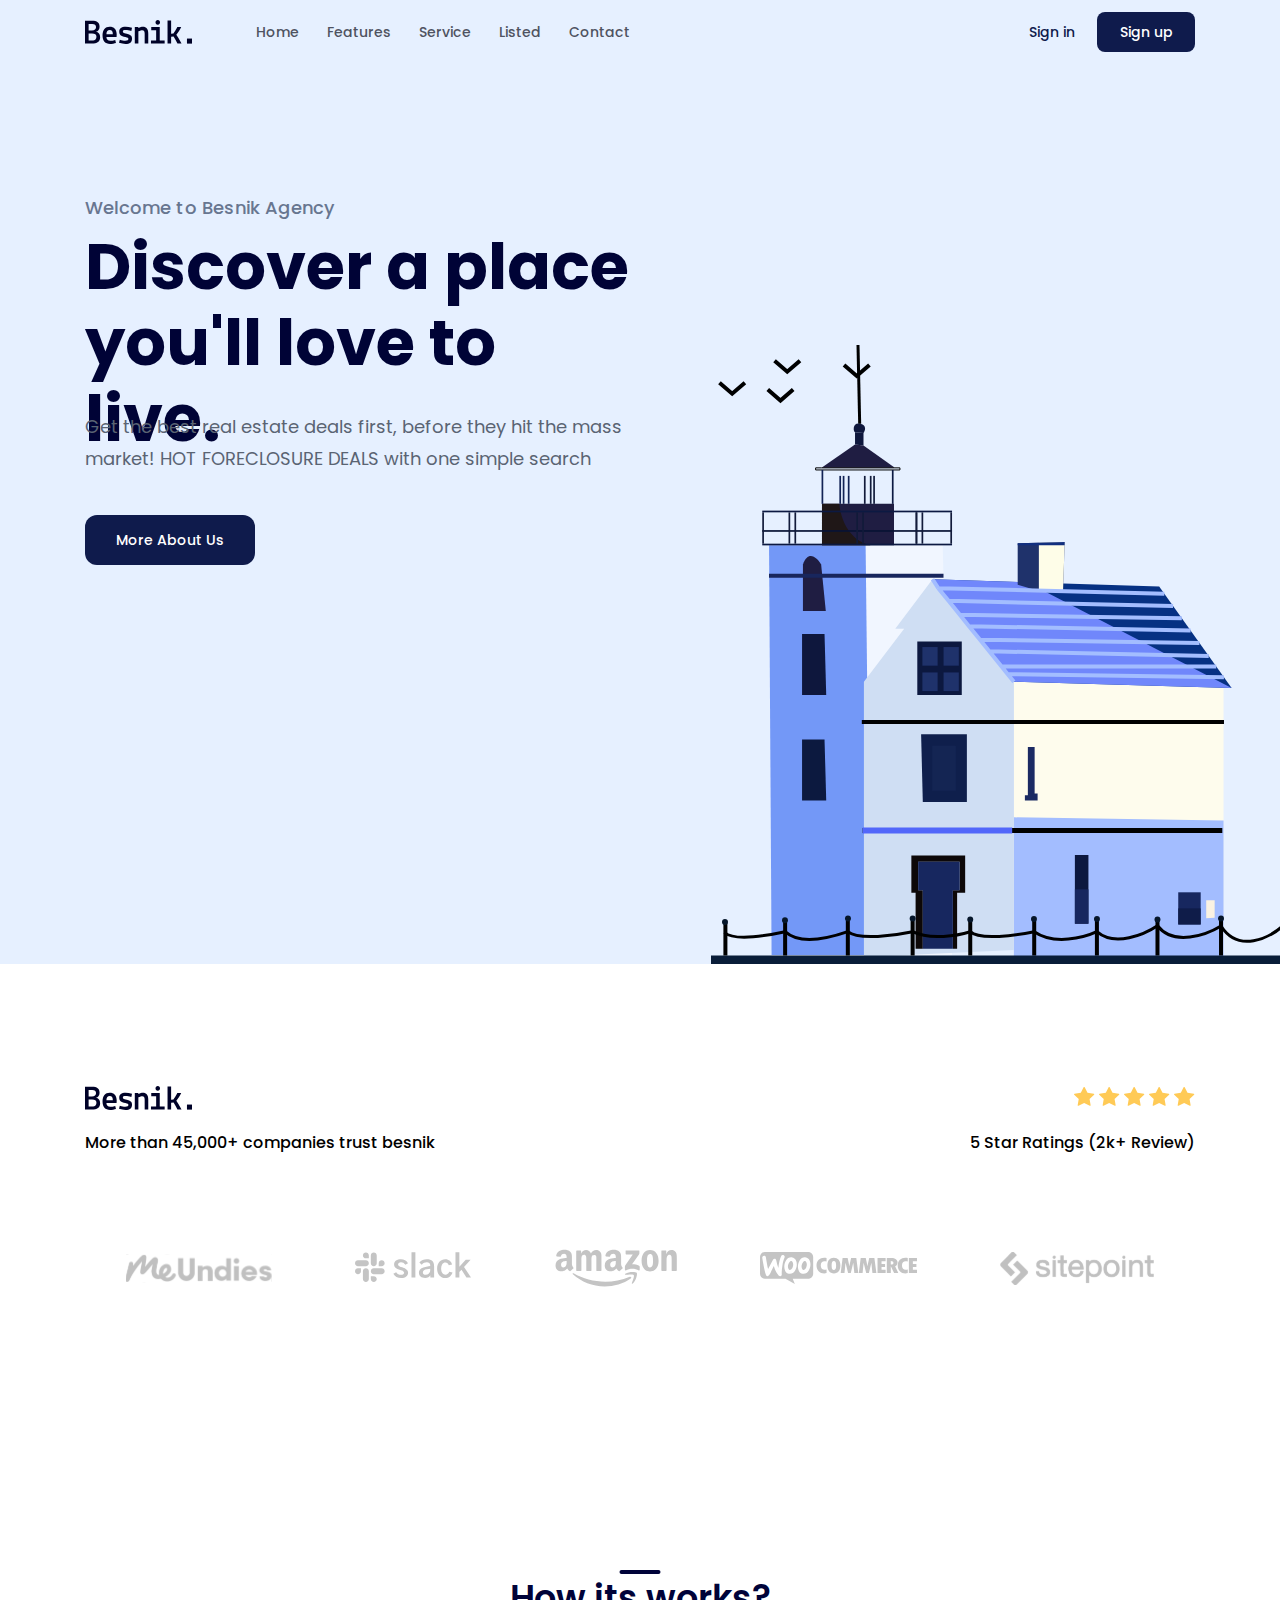
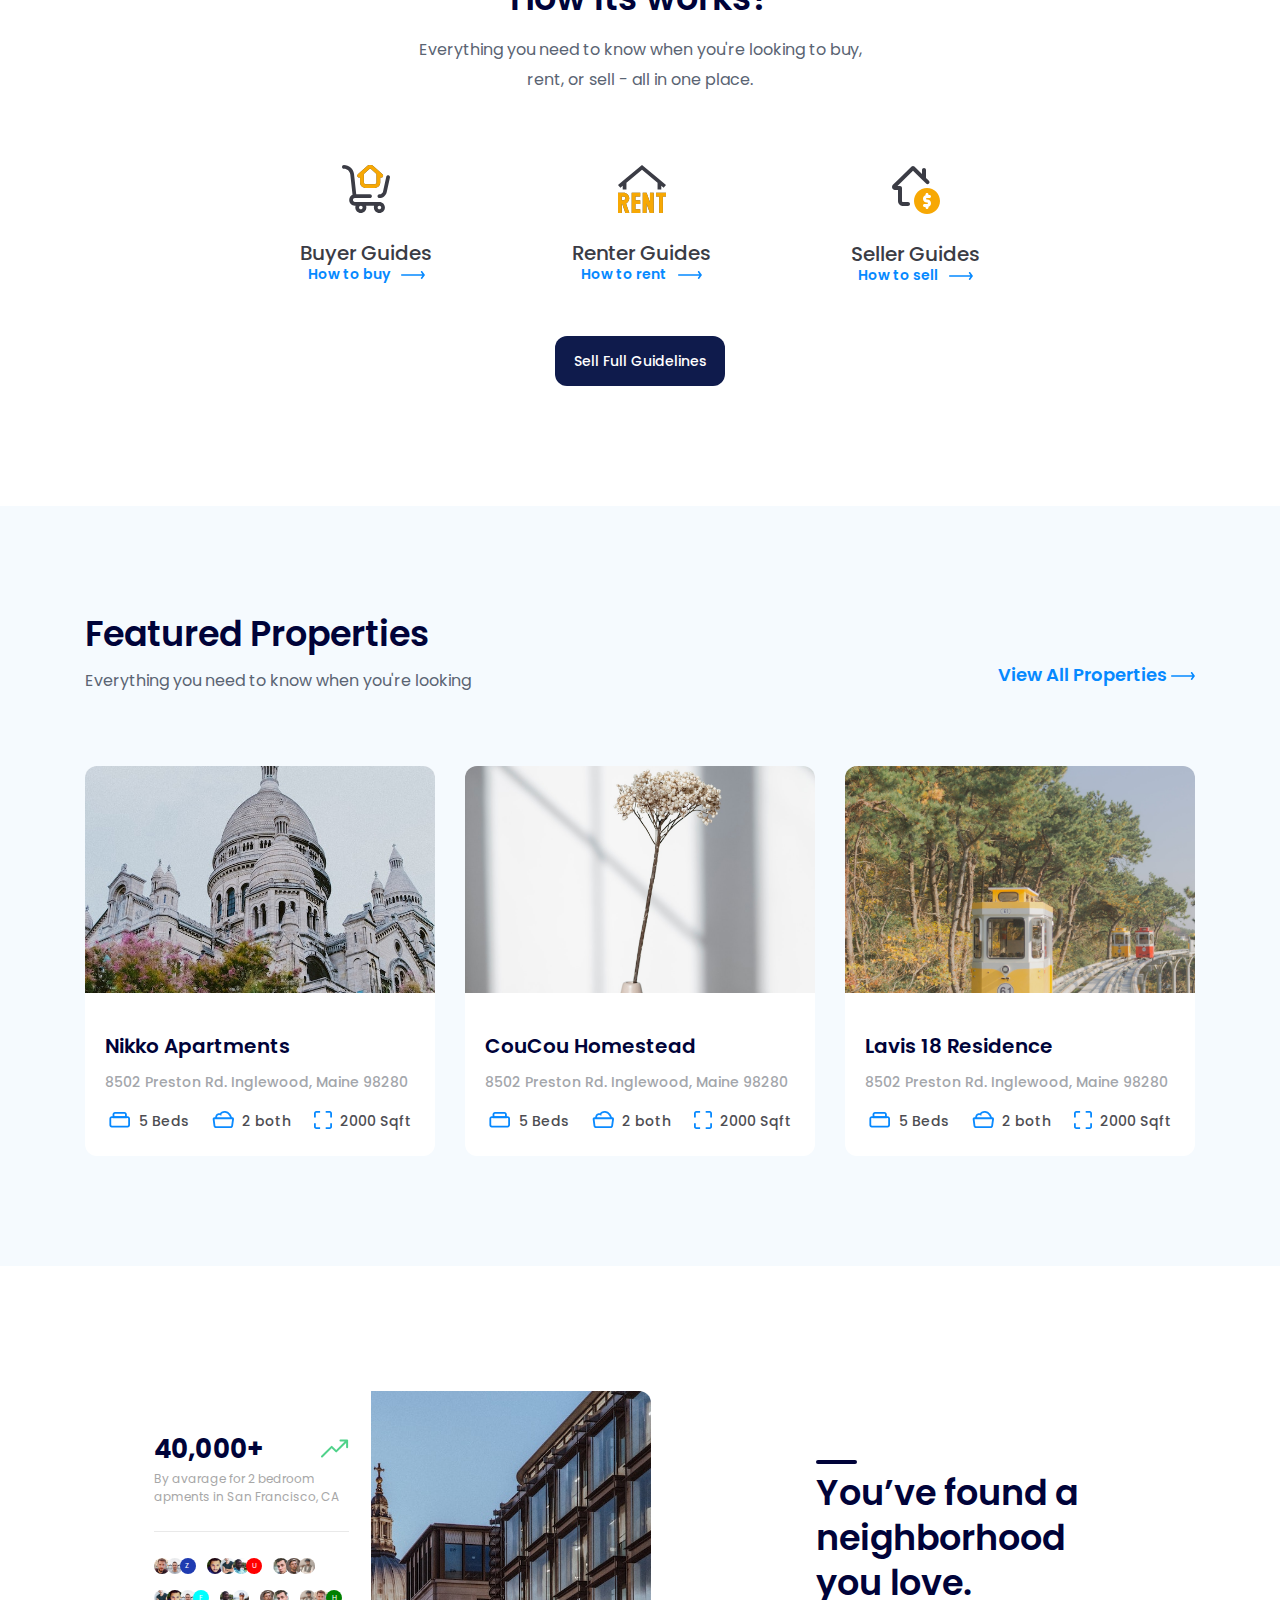
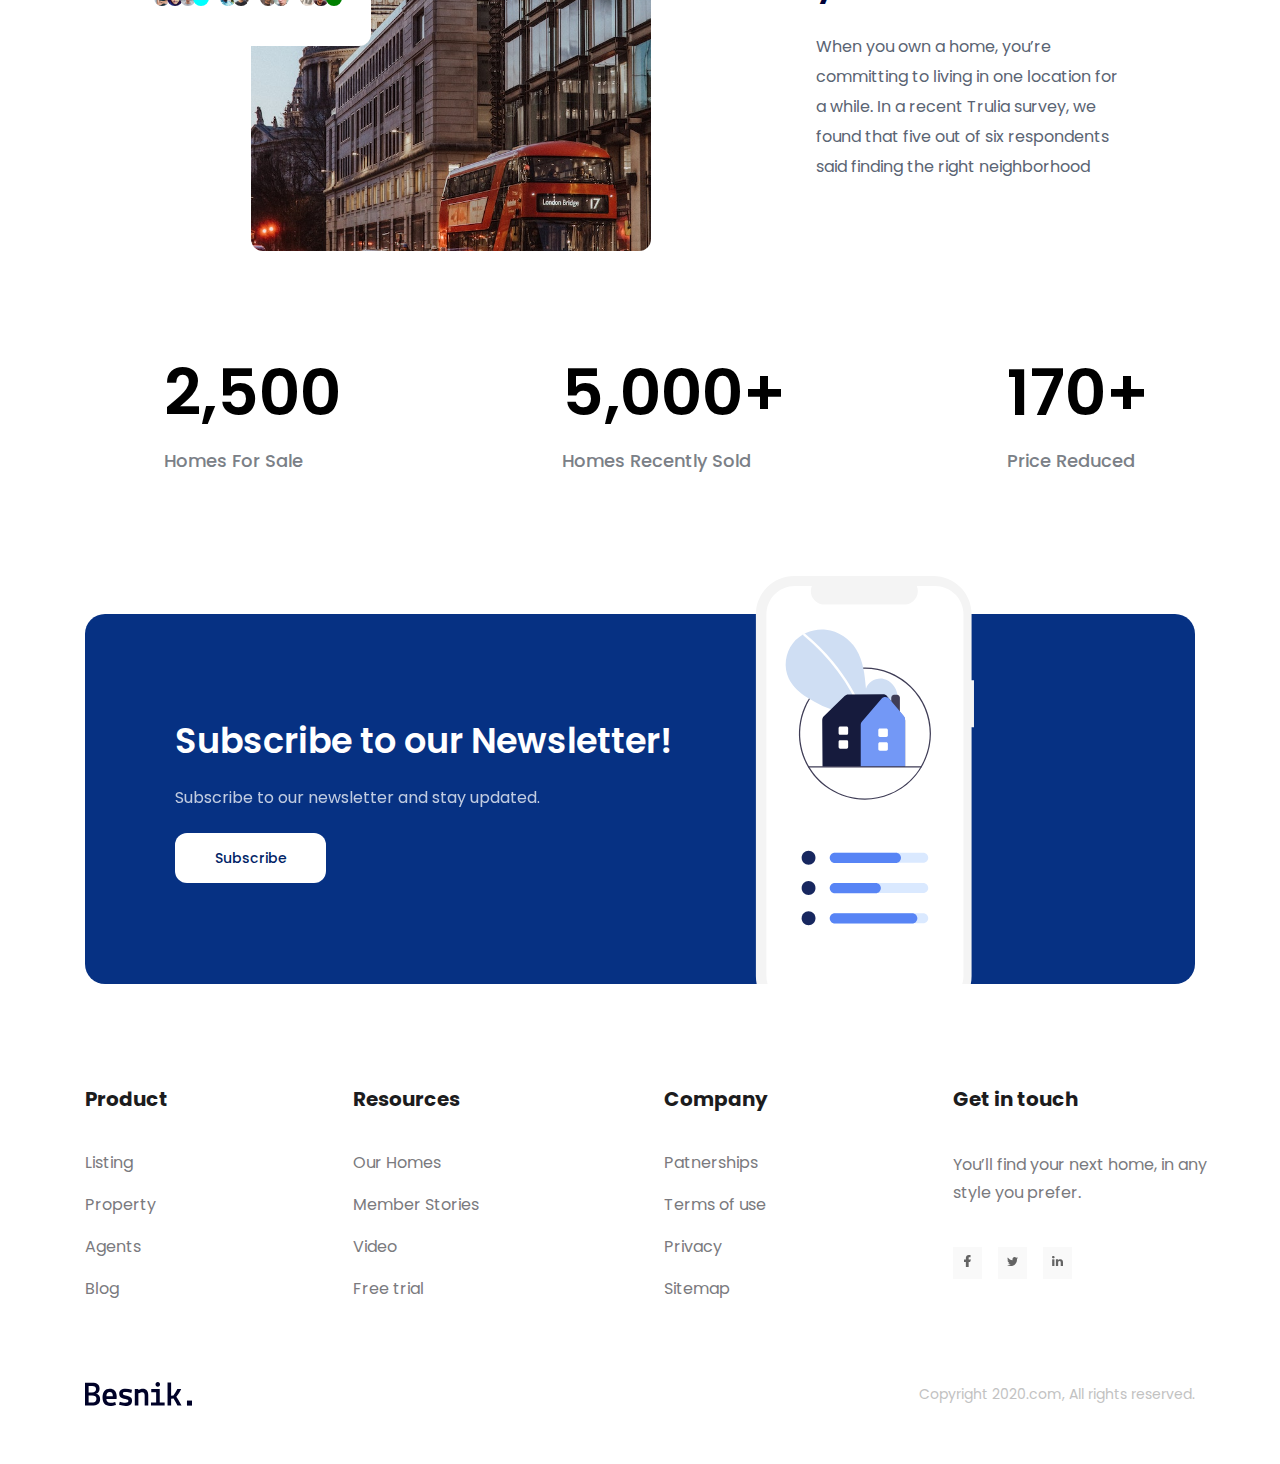
==== commit 74610c66: "Cải thiện phần header" ====
--- a/index.html
+++ b/index.html
@@ -38,6 +38,11 @@
                             <a href="#!" class="btn actions-btn">Sign up</a>
                         </div>
                     </nav>
+                </div>
+            </header>
+            <!-- Hero -->
+            <div class="hero-wrap">
+                <div class="content">
                     <!-- Tạo phần Hero Info -->
                     <div class="hero">
                         <div class="info">
@@ -60,7 +65,7 @@
                         />
                     </div>
                 </div>
-            </header>
+            </div>
             <!-- Clients -->
             <div class="clients">
                 <div class="content">
--- a/assets/css/styles.css
+++ b/assets/css/styles.css
@@ -43,18 +43,20 @@
     font-weight: 500;
     font-size: 1.4rem;
 }
-
-/* ==============================================================HEADER============================================================= */
+/* ===========================================================HEADER================================================================= */
 .header {
-    position: relative;
-    height: 100vh;
+    position: sticky;
+    z-index: 1; /*Ưu tiên hiện thị đè lên trên các phần còn lại, số càng cao thì càng nằm trên cao */
+    top: -0px;
     background-color: #e6f0ff;
+    /* display: flex; Chỉ có 1 phần content nên sẽ chiếm hết
+    flex-direction: column; */
 }
 /* ================NAVBAR================ */
 .navbar {
     display: flex;
     align-items: center;
-    padding-top: 38px;
+    padding: 12px 0;
 }
 .navbar ul {
     display: flex;
@@ -83,9 +85,16 @@
 .navbar a:hover {
     text-decoration: underline;
 }
+/* ==============================================================HERO================================================================ */
+.hero-wrap {
+    position: relative;
+    height: 100vh;
+    background-color: #e6f0ff;
+}
+
 /* ==========HERO INFO============= */
 .hero {
-    margin-top: 130px;
+    padding-top: 130px; /*Hoặc nhập display: flex; flex-direction: column; ở phần .header để thay thế padding */
     width: 50.3%; /* 559px */
 }
 .hero .info .sub-title {
@@ -547,7 +556,13 @@
     width: 257px;
 }
 .footer .social {
+    display: flex;
+    align-items: center;
+    gap: 16px;
     margin-top: 40px;
+}
+.footer .social-link {
+    background: #f9f9f9;
 }
 .footer .row-2 .copyright {
     font-weight: 400;
@@ -556,5 +571,5 @@
     color: #c2c2c2;
 }
 .footer .row .social-link:hover img {
-    border: 1px solid blue;
-}
+    border: 1px solid black;
+}
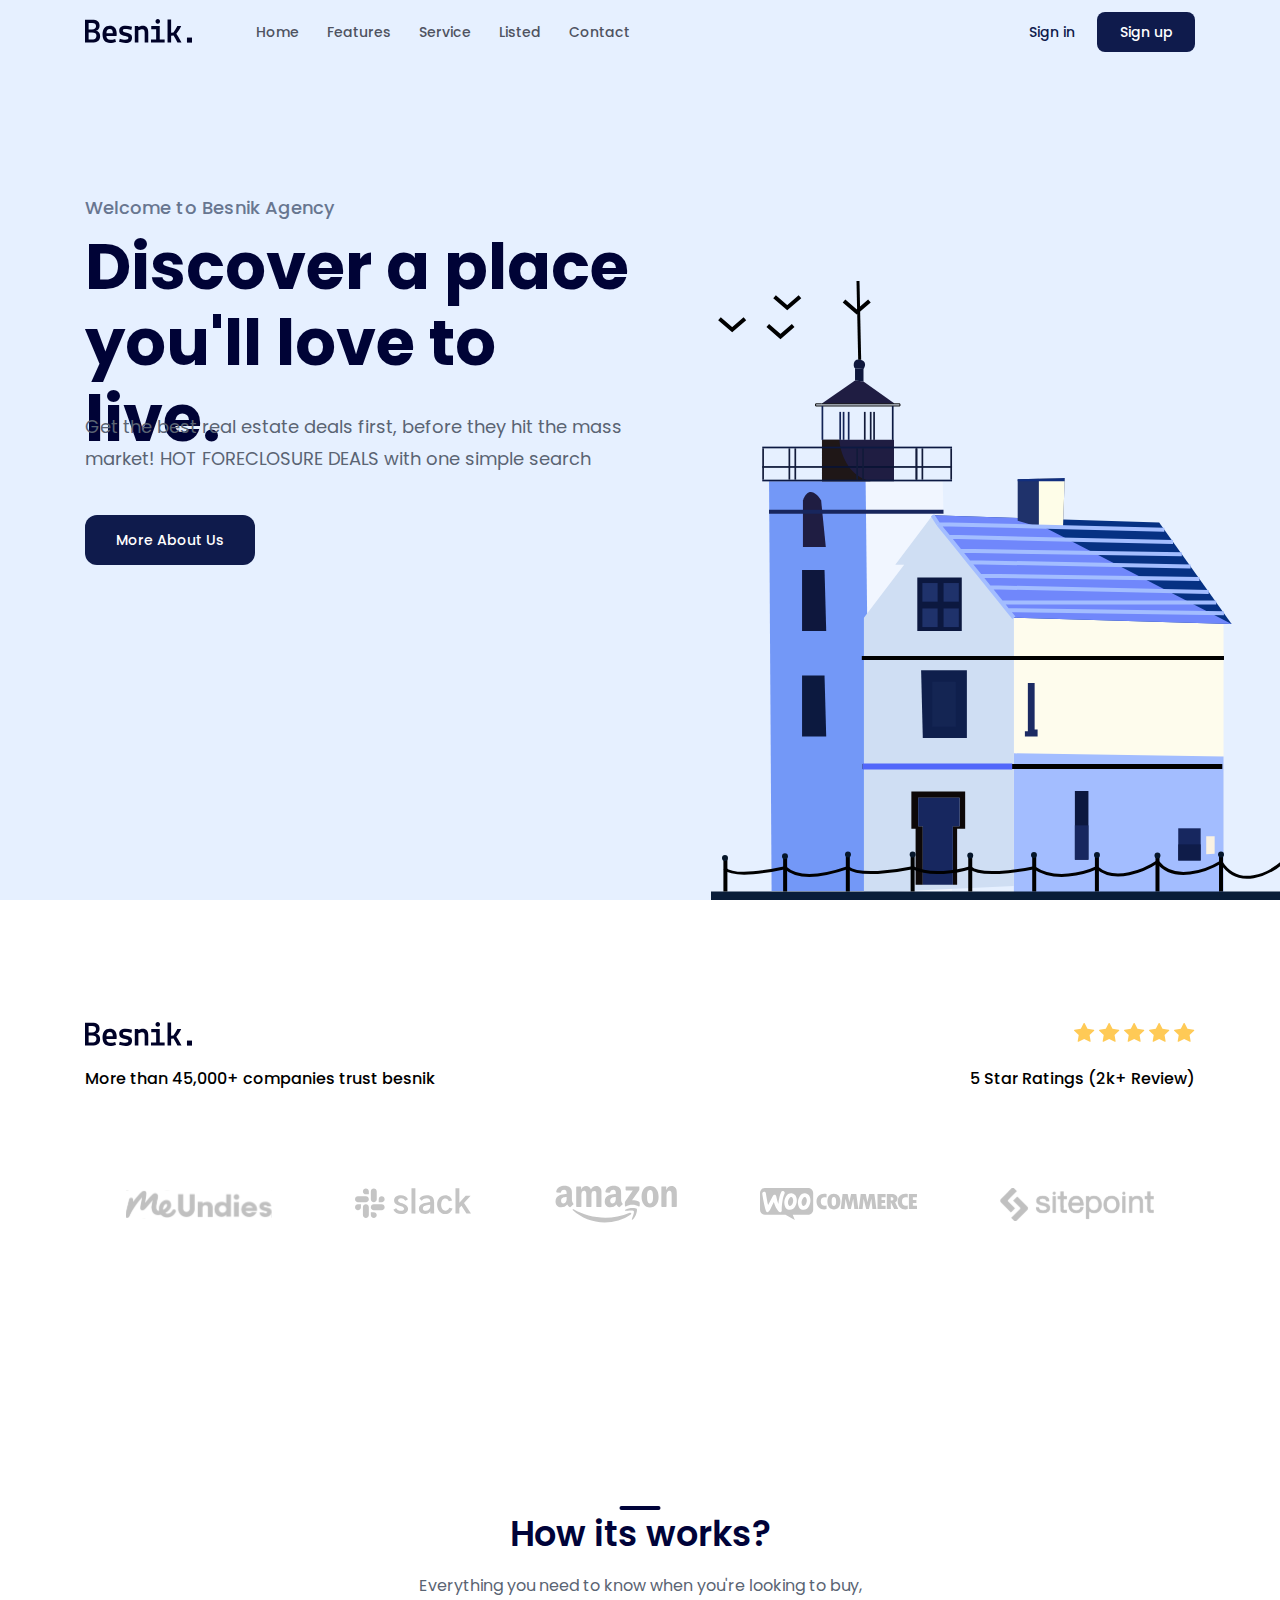
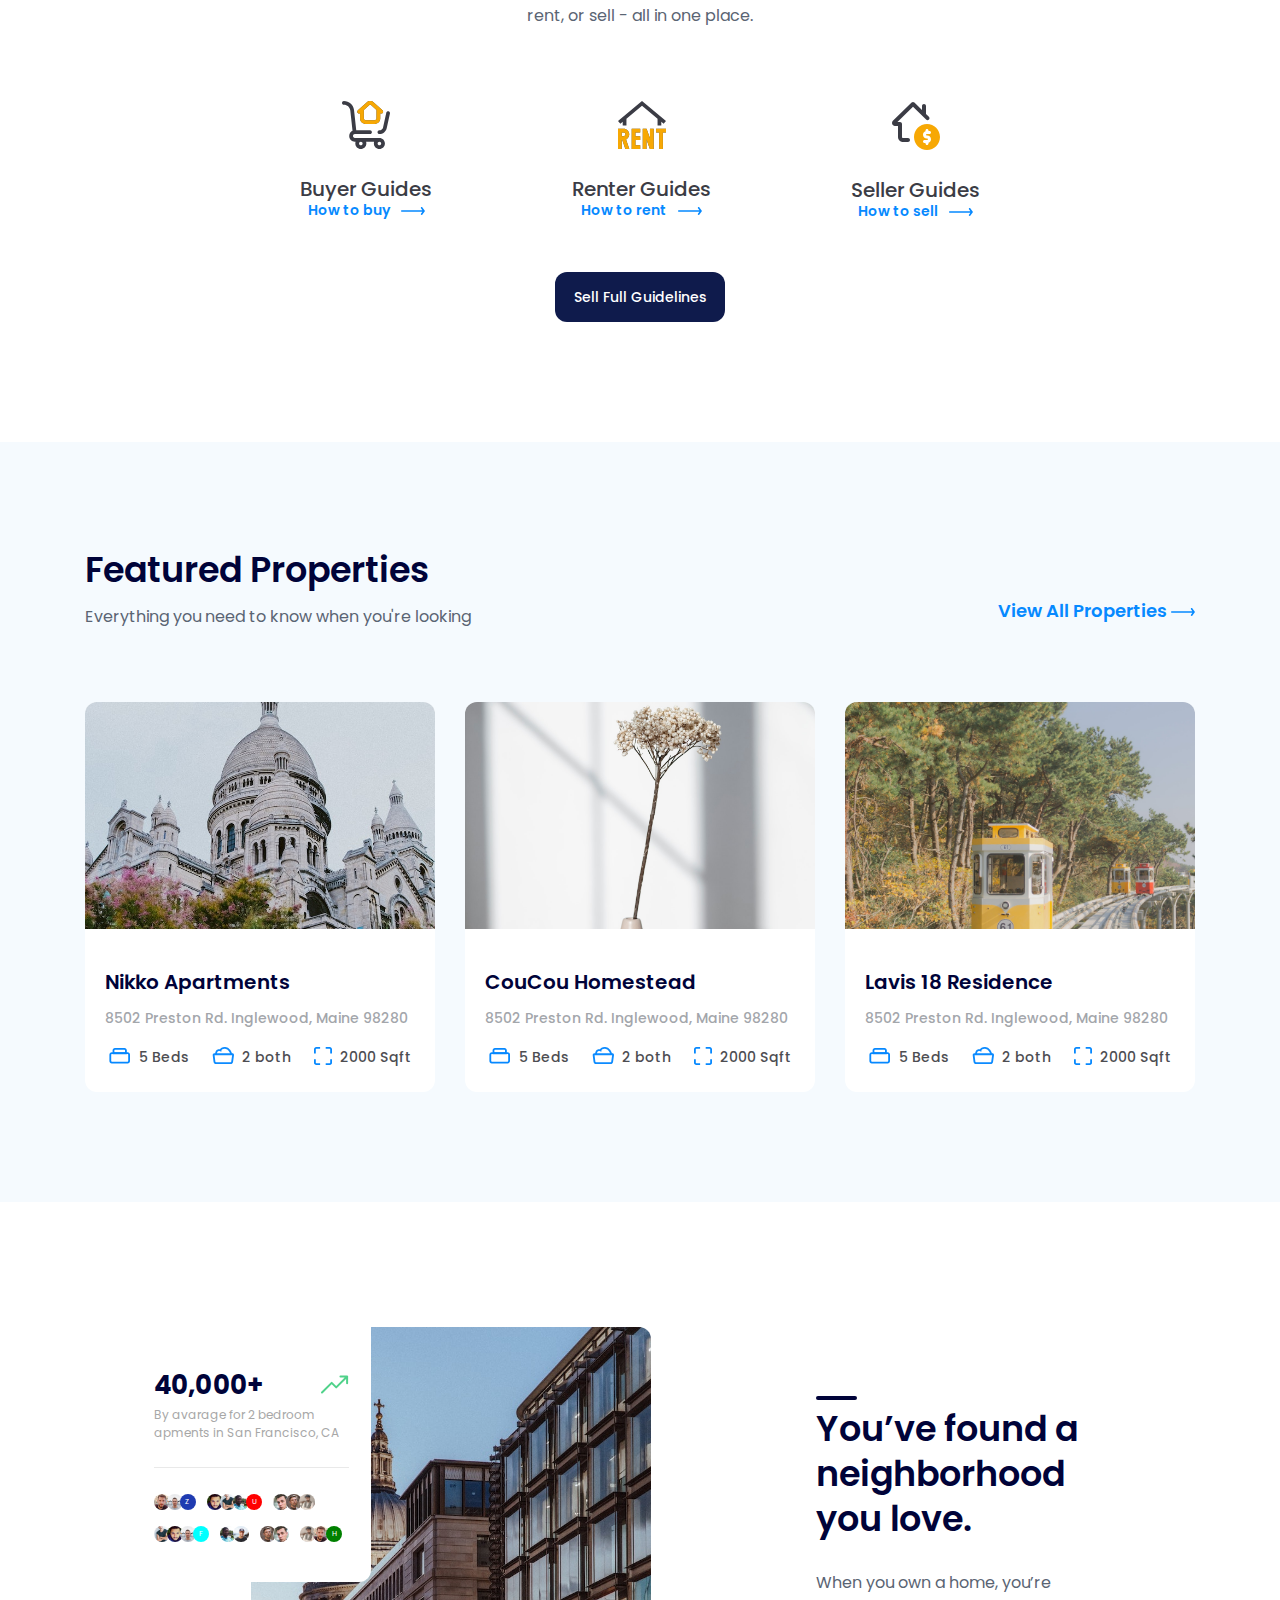
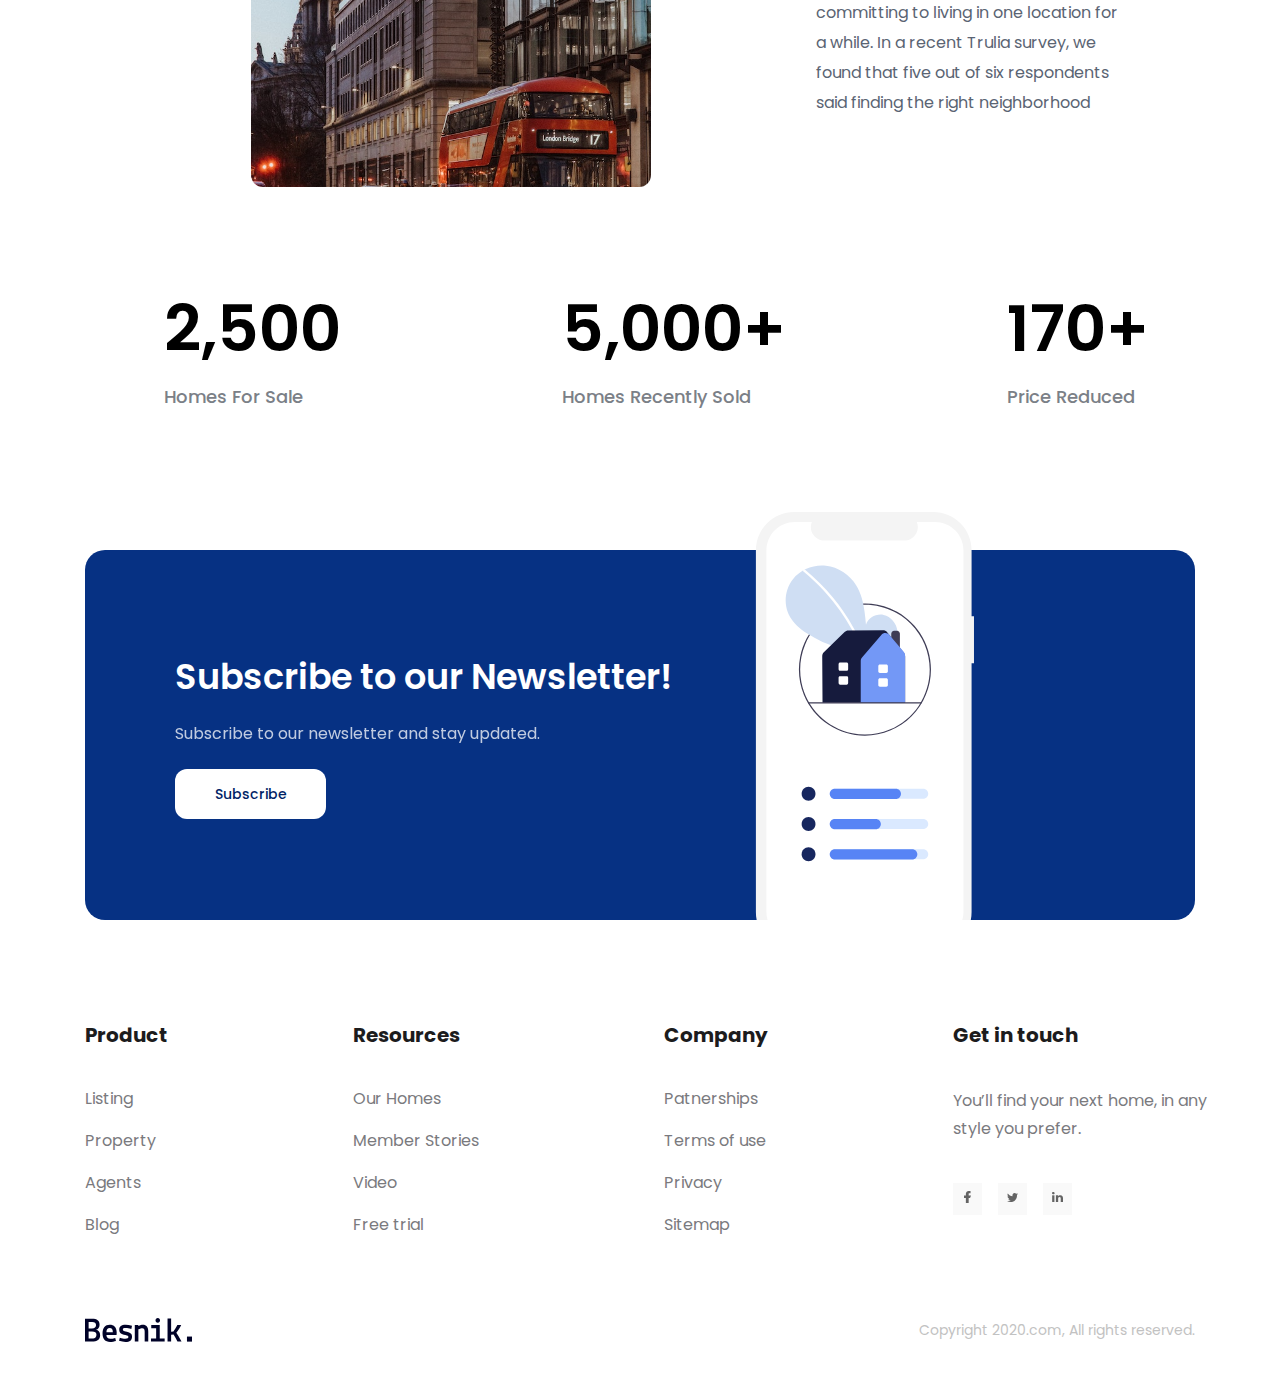
==== commit 0d22ca6f: "Sửa phần ngôi nhà và logo đầu trang header" ====
--- a/index.html
+++ b/index.html
@@ -23,7 +23,9 @@
                     <!-- Tạo phần Navbar -->
                     <nav class="navbar">
                         <!-- Logo -->
-                        <img src="./assets/img/Logo.svg" alt="Besnik" />
+                        <a href="">
+                            <img src="./assets/img/Logo.svg" alt="Besnik" />
+                        </a>
                         <!-- Navigation -->
                         <ul>
                             <li><a href="#!">Home</a></li>
--- a/assets/css/styles.css
+++ b/assets/css/styles.css
@@ -88,7 +88,7 @@
 /* ==============================================================HERO================================================================ */
 .hero-wrap {
     position: relative;
-    height: 100vh;
+    height: calc(100vh - 64px);
     background-color: #e6f0ff;
 }
 
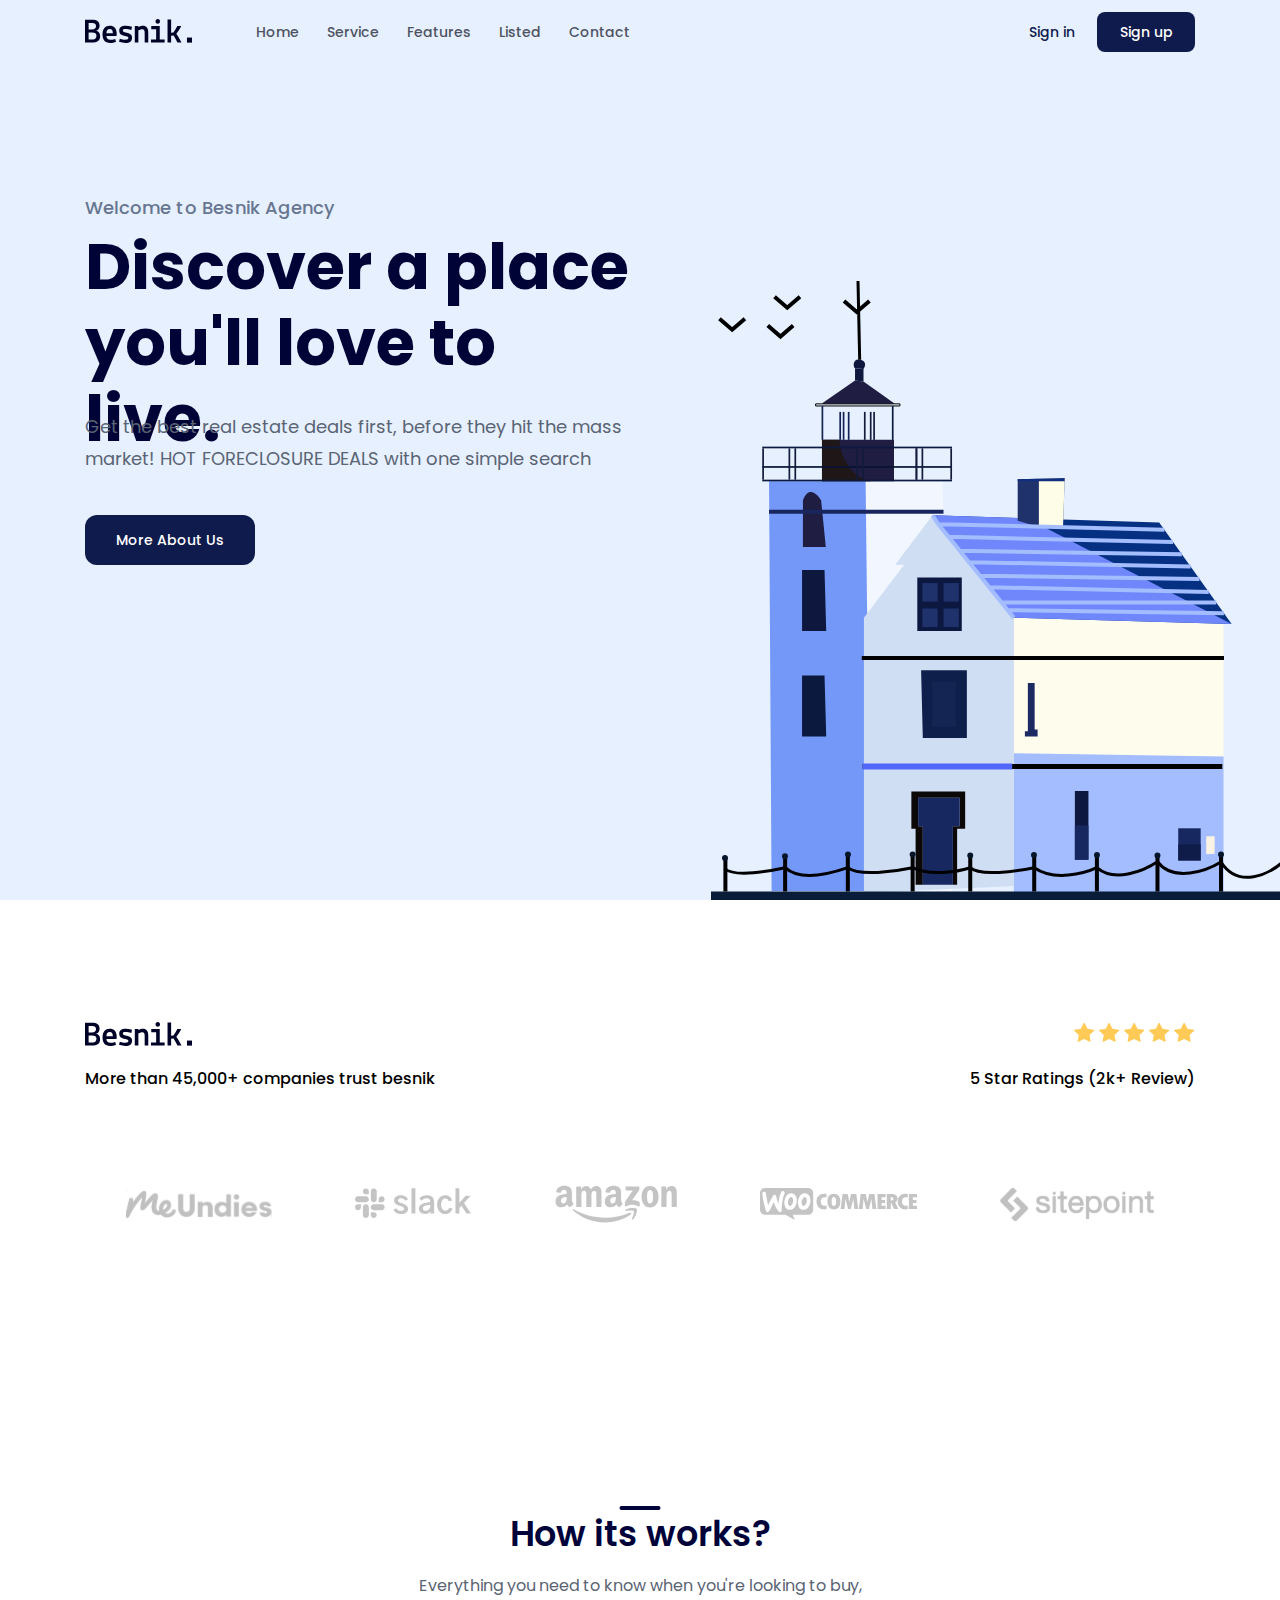
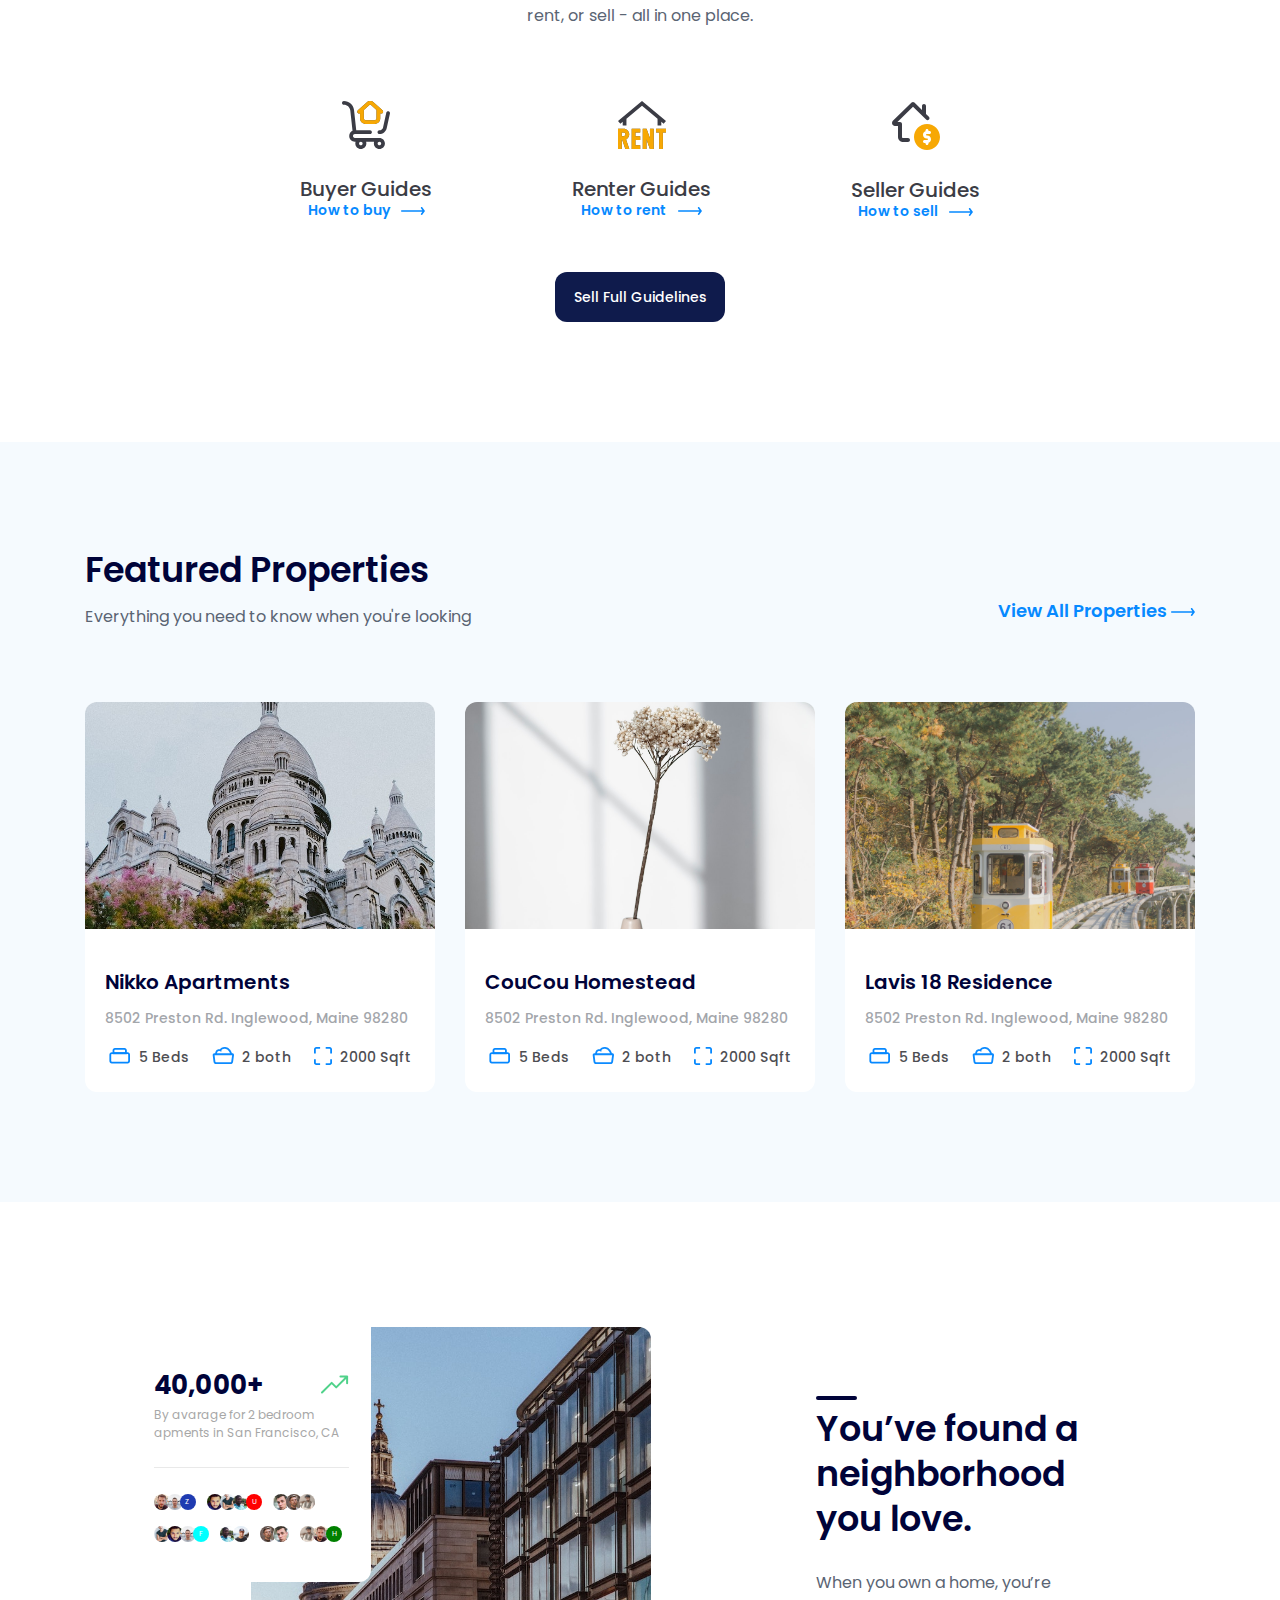
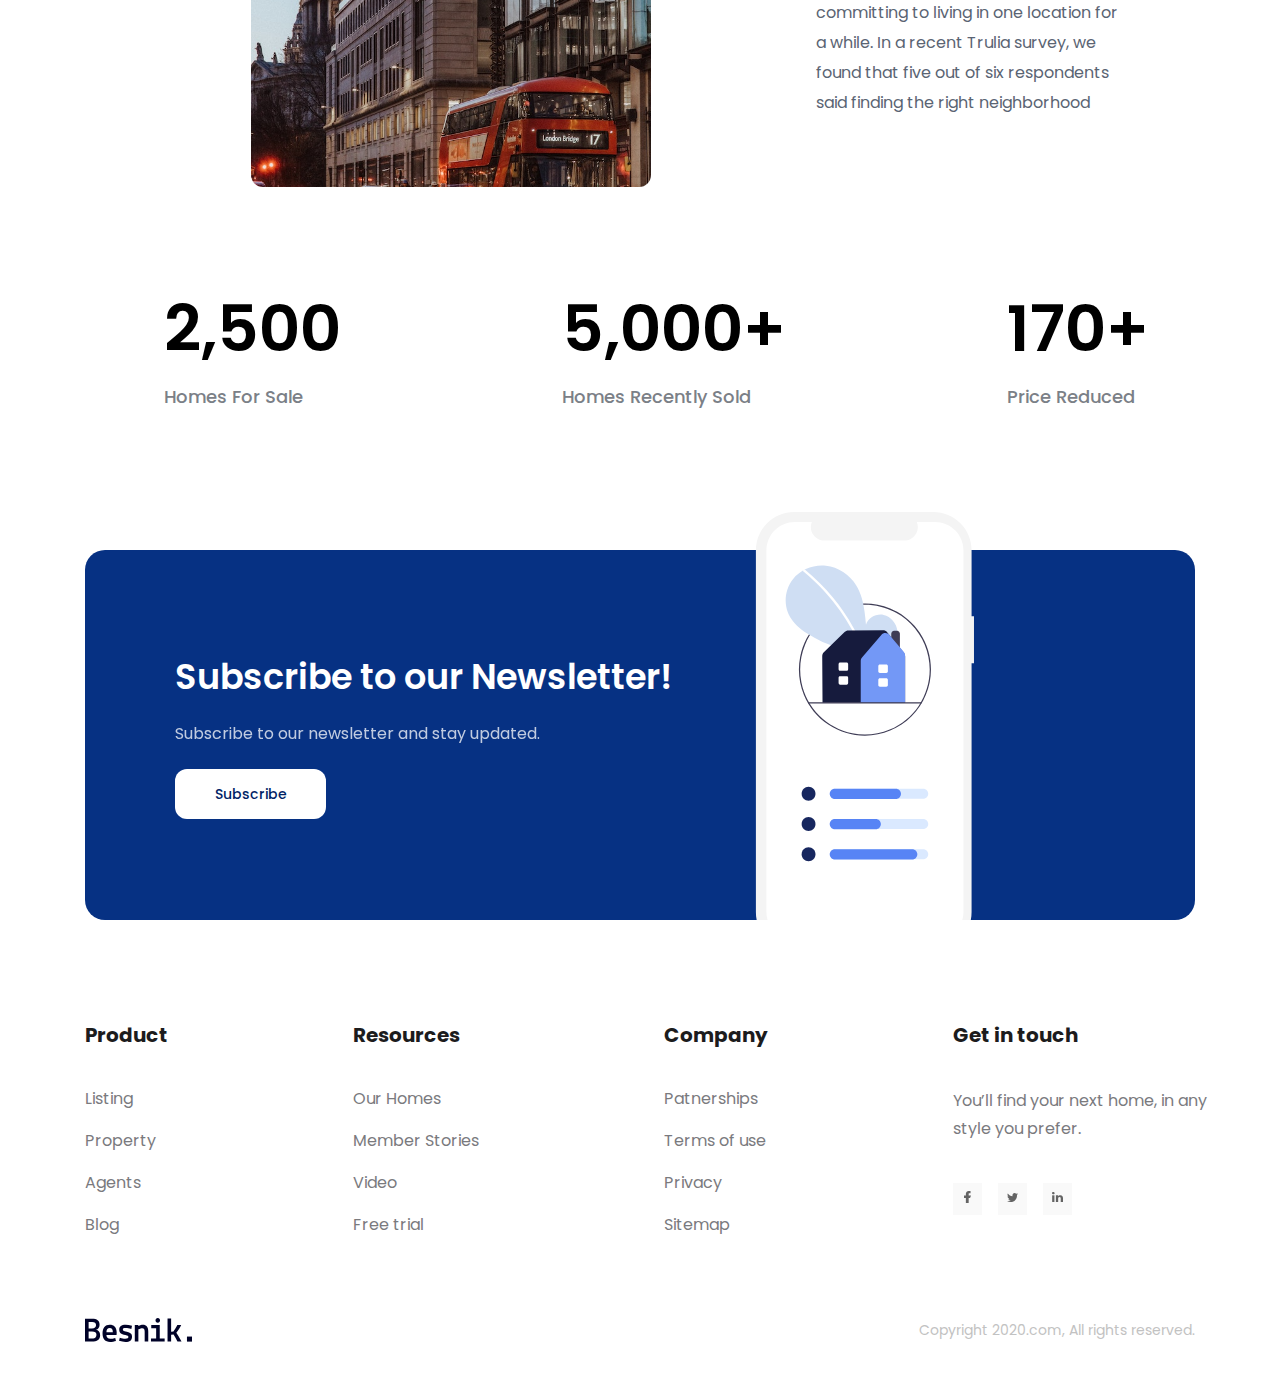
==== commit 62f15a0b: "thêm id bookmark hyperlink cho navbar" ====
--- a/index.html
+++ b/index.html
@@ -28,11 +28,11 @@
                         </a>
                         <!-- Navigation -->
                         <ul>
-                            <li><a href="#!">Home</a></li>
-                            <li><a href="#!">Features</a></li>
-                            <li><a href="#!">Service</a></li>
-                            <li><a href="#!">Listed</a></li>
-                            <li><a href="#!">Contact</a></li>
+                            <li><a href="#">Home</a></li>
+                            <li><a href="#service">Service</a></li>
+                            <li><a href="#features">Features</a></li>
+                            <li><a href="#listed">Listed</a></li>
+                            <li><a href="#contact">Contact</a></li>
                         </ul>
                         <!-- Sign in Sign up -->
                         <div class="actions">
@@ -106,7 +106,7 @@
                 </div>
             </div>
             <!-- Guides -->
-            <div class="guides">
+            <div class="guides" id="service">
                 <div class="content">
                     <h2 class="sub-title">How its works?</h2>
                     <p class="desc">
@@ -157,7 +157,7 @@
                 </div>
             </div>
             <!-- Featured -->
-            <div class="featured">
+            <div class="featured" id="features">
                 <div class="content">
                     <!-- Header Featured -->
                     <header>
@@ -310,7 +310,7 @@
                 </div>
             </div>
             <!-- Stats -->
-            <div class="stats">
+            <div class="stats" id="listed">
                 <div class="content">
                     <!-- Row 1 -->
                     <div class="row">
@@ -515,7 +515,7 @@
                 </div>
             </div>
             <!-- Footer -->
-            <div class="footer">
+            <div class="footer" id="contact">
                 <div class="content">
                     <div class="row">
                         <!-- Product column -->
--- a/assets/css/styles.css
+++ b/assets/css/styles.css
@@ -3,6 +3,7 @@
 }
 html {
     font-size: 62.5%;
+    scroll-behavior: smooth;
 }
 body {
     font-size: 1.6rem;
@@ -47,7 +48,7 @@
 .header {
     position: sticky;
     z-index: 1; /*Ưu tiên hiện thị đè lên trên các phần còn lại, số càng cao thì càng nằm trên cao */
-    top: -0px;
+    top: 0;
     background-color: #e6f0ff;
     /* display: flex; Chỉ có 1 phần content nên sẽ chiếm hết
     flex-direction: column; */
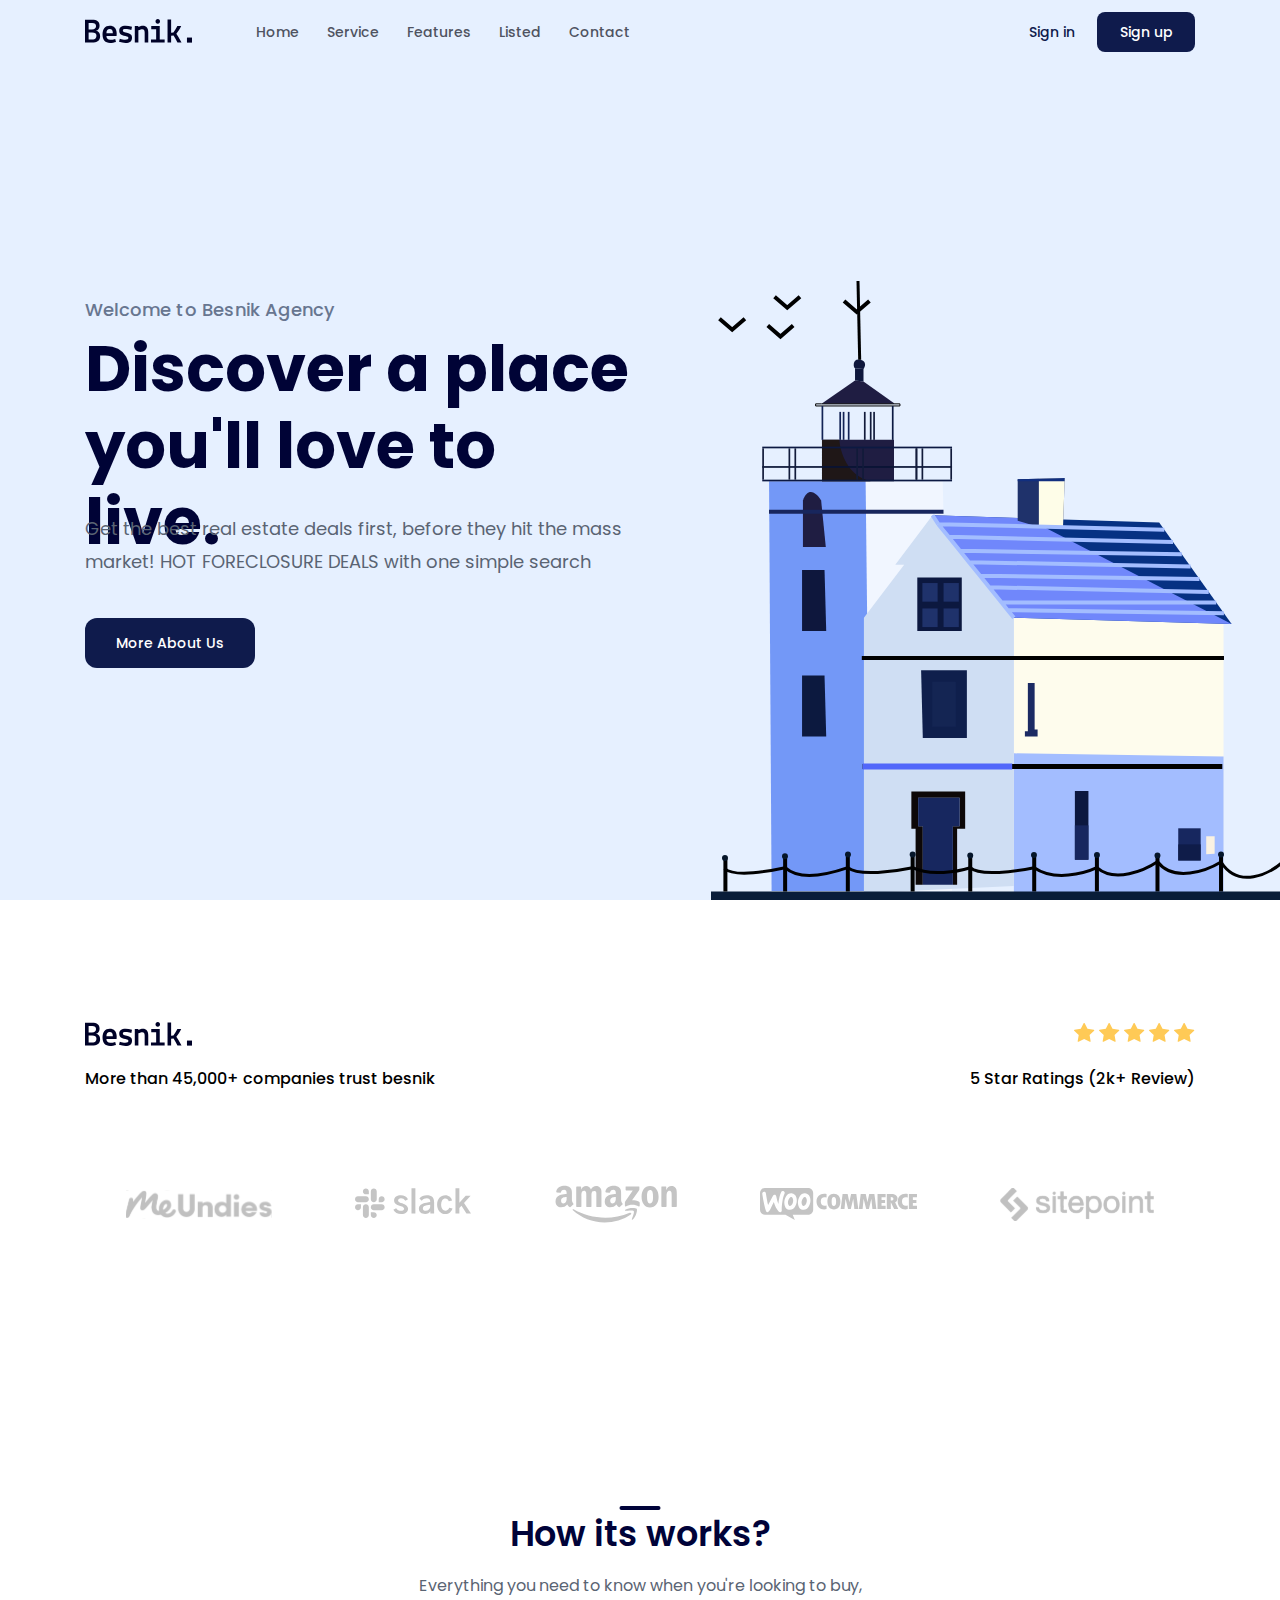
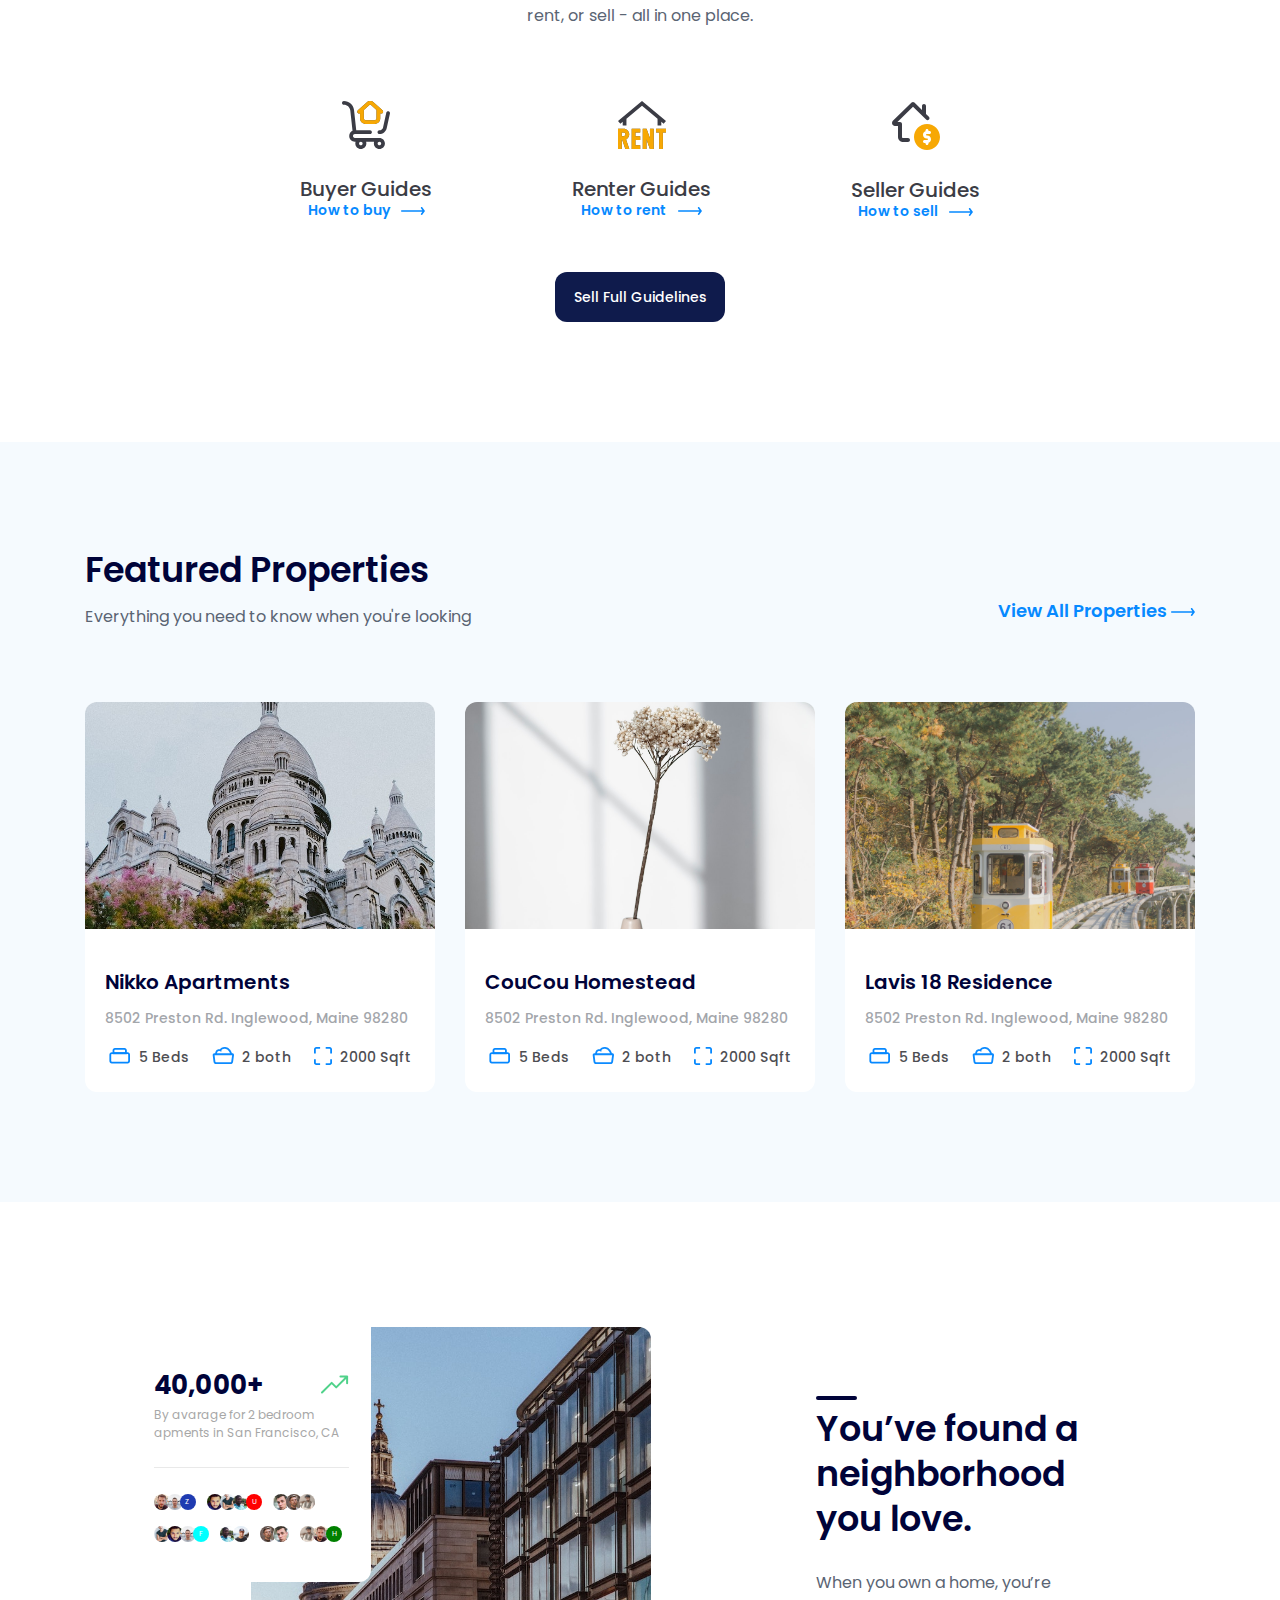
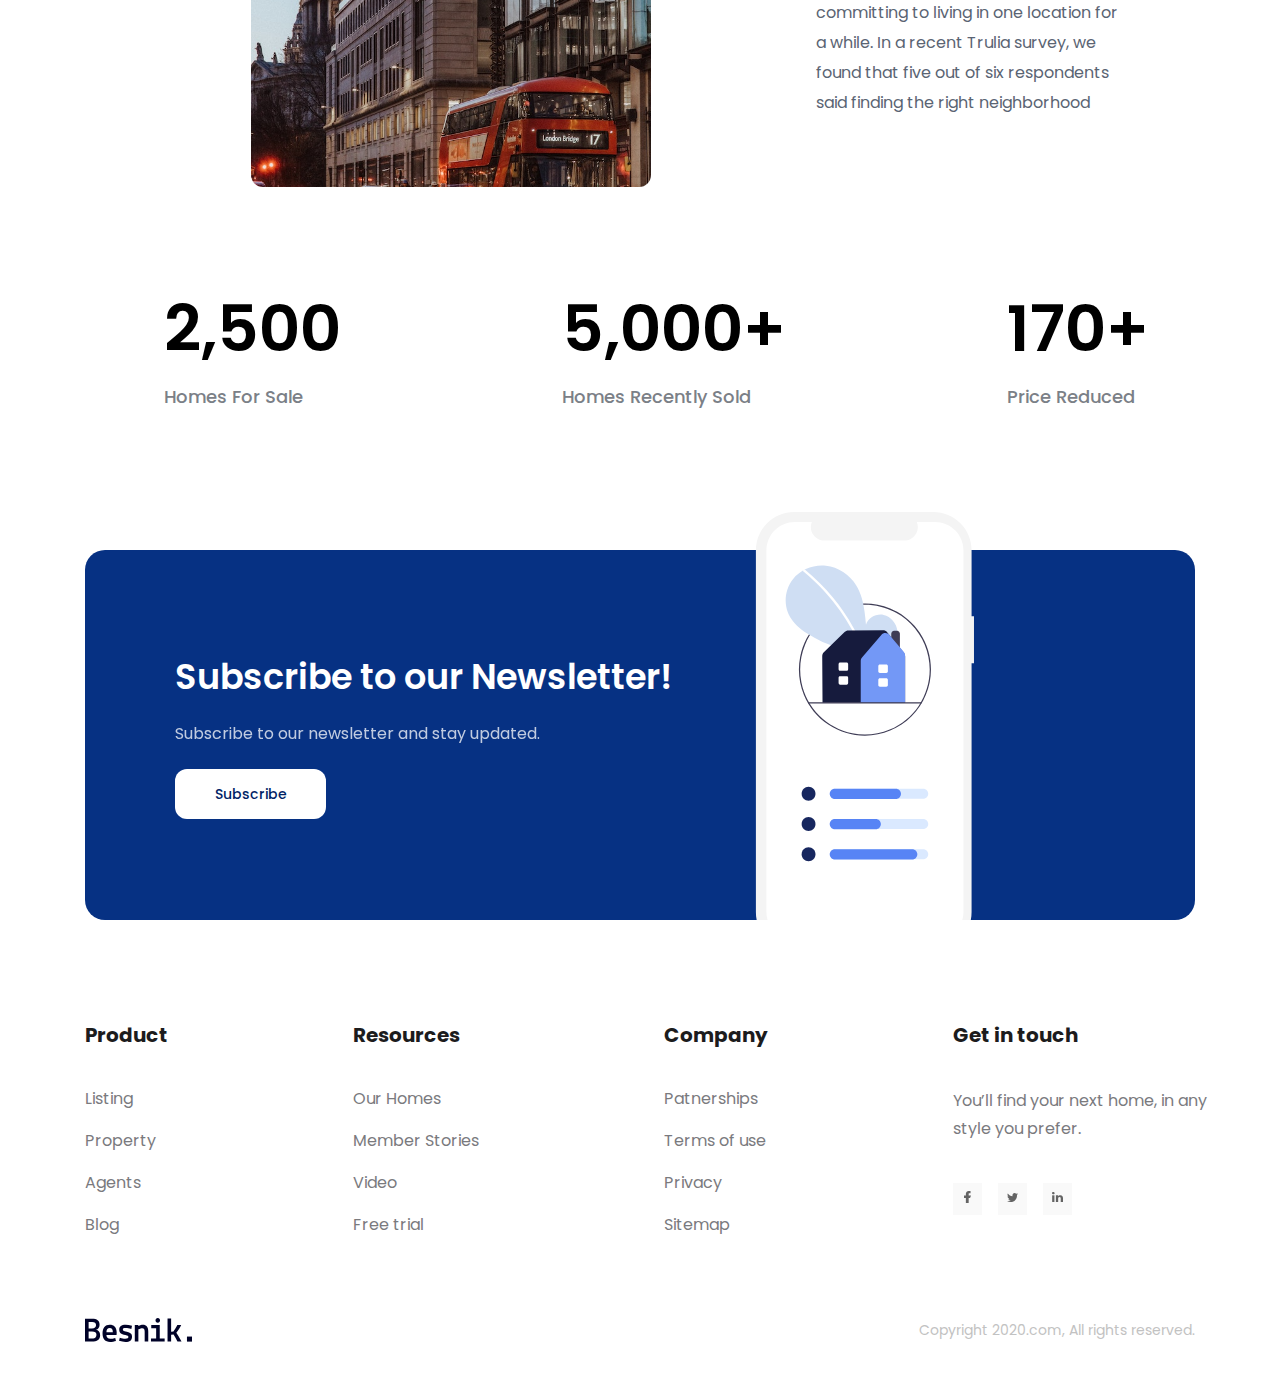
==== commit ee5c8d7e: "Chỉnh nội dung info hero ngay giữa" ====
--- a/index.html
+++ b/index.html
@@ -23,7 +23,7 @@
                     <!-- Tạo phần Navbar -->
                     <nav class="navbar">
                         <!-- Logo -->
-                        <a href="">
+                        <a href="#">
                             <img src="./assets/img/Logo.svg" alt="Besnik" />
                         </a>
                         <!-- Navigation -->
--- a/assets/css/styles.css
+++ b/assets/css/styles.css
@@ -91,11 +91,13 @@
     position: relative;
     height: calc(100vh - 64px);
     background-color: #e6f0ff;
-}
-
+    display: flex;
+    flex-direction: column;
+    justify-content: center;
+}
 /* ==========HERO INFO============= */
 .hero {
-    padding-top: 130px; /*Hoặc nhập display: flex; flex-direction: column; ở phần .header để thay thế padding */
+    /* Hoặc nhập display: flex; flex-direction: column; ở phần .header để thay thế padding */
     width: 50.3%; /* 559px */
 }
 .hero .info .sub-title {
@@ -130,7 +132,6 @@
     bottom: 0;
     right: calc((100vw - 1110px) / 2 - 100px);
 }
-
 /* =========================================================CLIENTS=============================================================== */
 .clients {
     margin-top: 79px;
